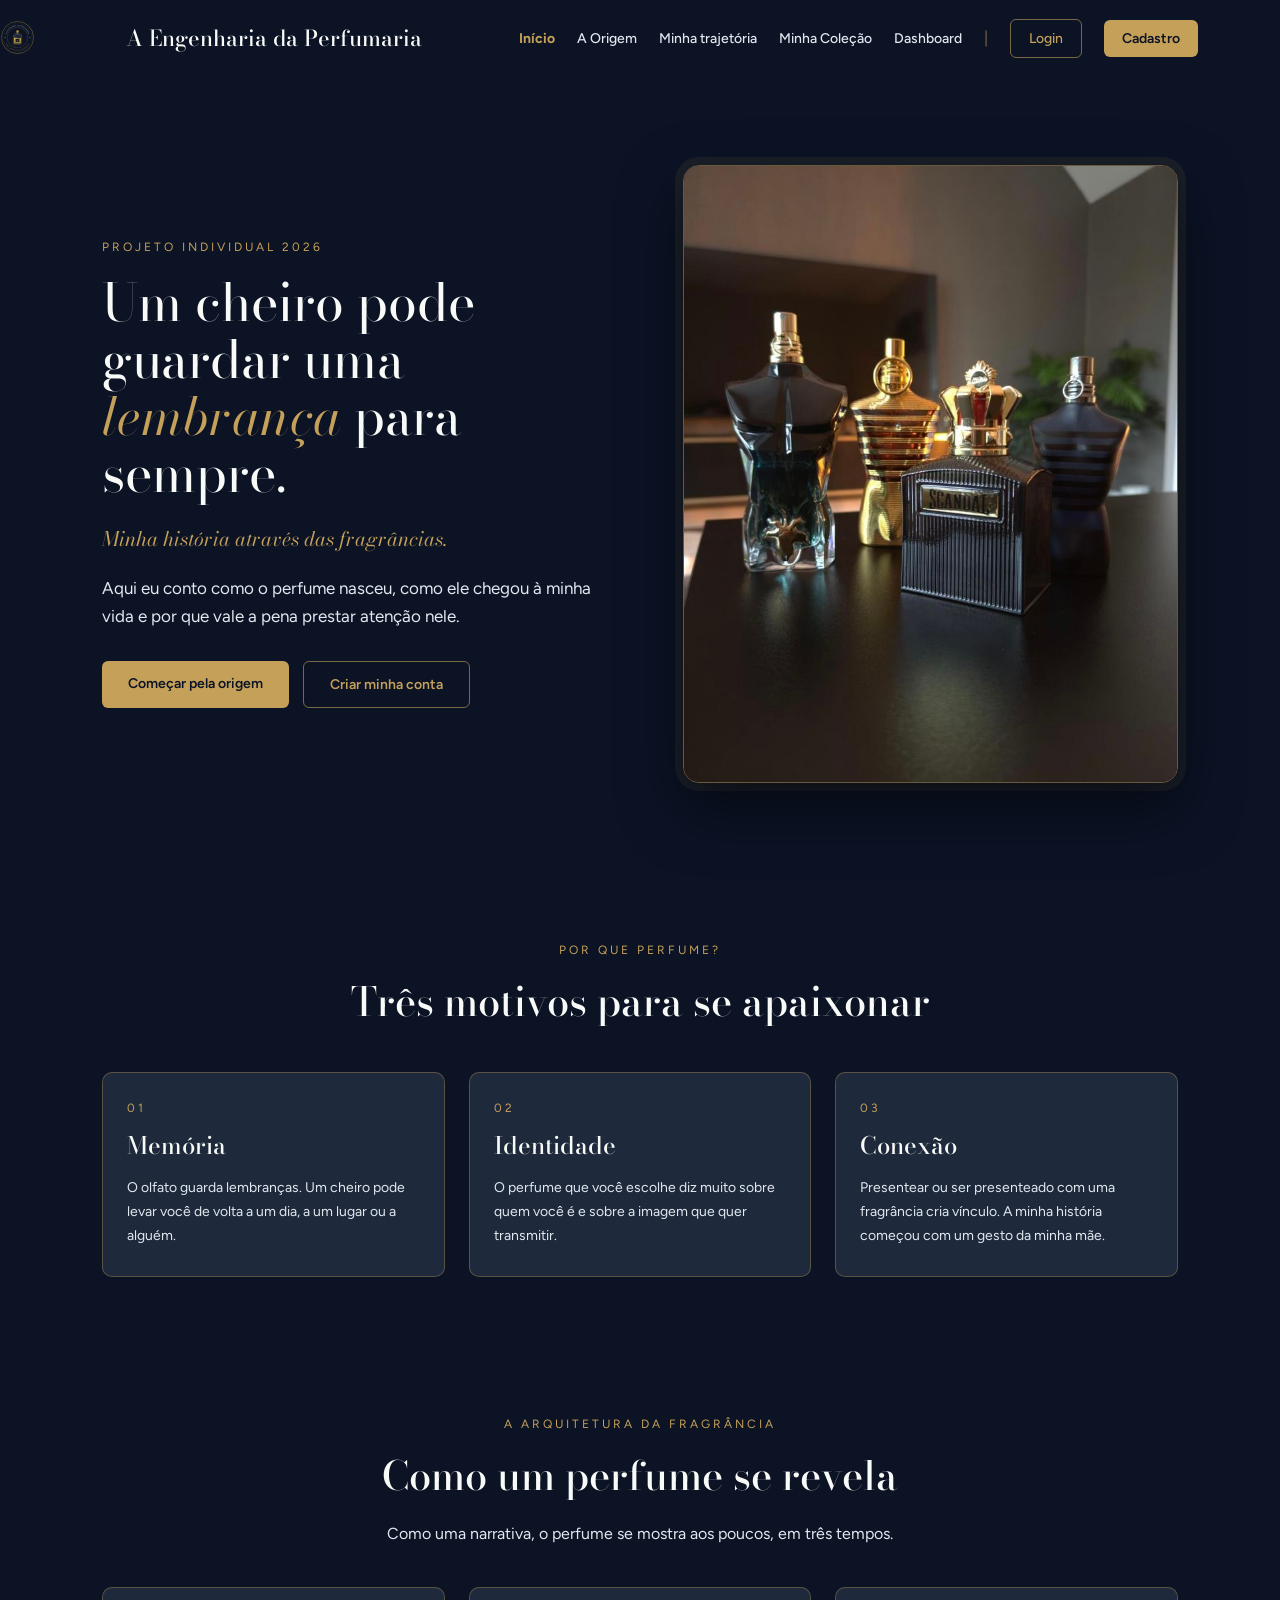
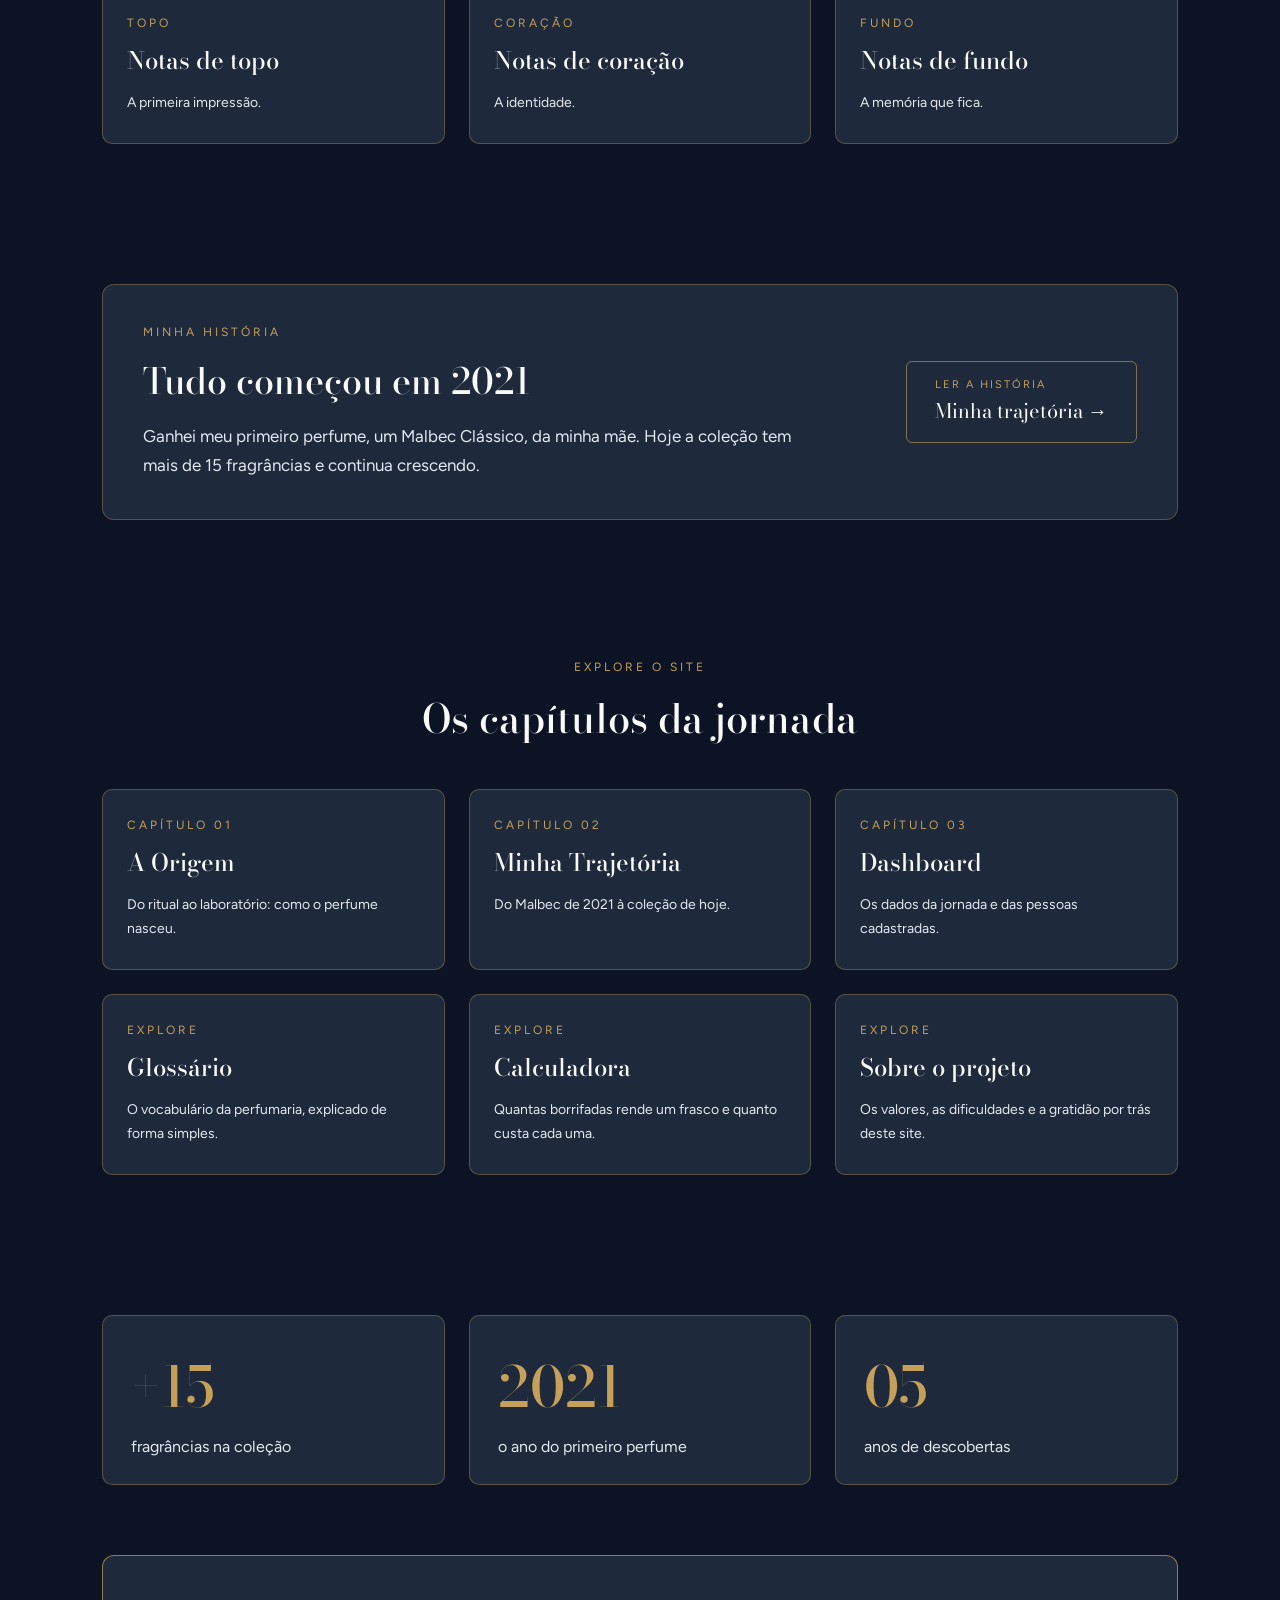
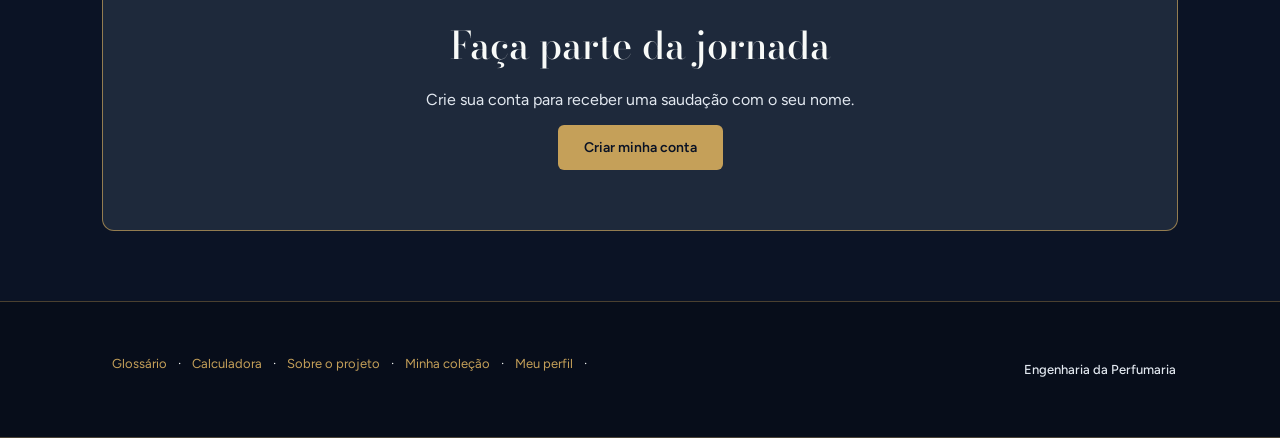
==== public/index.html @ ed8bf7de "adiciona borda dourada para combinar com a estética" ====
<!DOCTYPE html>
<html lang="pt-BR">
<head>
    <meta charset="UTF-8">
    <meta http-equiv="X-UA-Compatible" content="IE=edge">
    <meta name="viewport" content="width=device-width, initial-scale=1.0">

    <title>Início | A Engenharia da Perfumaria</title>

    <script src="./js/sessao.js"></script>

    <link rel="preconnect" href="https://fonts.googleapis.com">
    <link rel="preconnect" href="https://fonts.gstatic.com" crossorigin>
    <link href="https://fonts.googleapis.com/css2?family=Bodoni+Moda:ital,wght@0,500;1,400&family=Figtree:wght@400;500;600&display=swap" rel="stylesheet">
    <link rel="stylesheet" href="./css/index.css">
    <link rel="stylesheet" href="./css/extras.css">
    <link rel="icon" type="image/svg+xml" href="logo-selo.svg">
</head>

<body>
    <div class="header">
      <div class="logo">
        <img src="logo-selo.svg" alt="Logo A Engenharia da Perfumaria">
      <div class="container">
        <h1 class="titulo">A Engenharia da Perfumaria</h1>
        <ul class="navbar">
          <li class="agora">
            <a href="index.html">Início</a>
          </li>
          <li>
            <a href="origem.html">A Origem</a>
          </li>
          <li>
            <a href="trajetoria.html">Minha trajetória</a>
          </li>
           <li>
            <a href="colecao.html">Minha Coleção</a>
          </li>
          <li>
            <a href="dashboard.html">Dashboard</a>
          </li>
            <li class="separador">|</li>
          <li id="item-login">
            <a href="login.html" class="btn-login">Login</a>
          </li>
          <li id="item-cadastro">
            <a href="cadastro.html" class="btn-cadastro">Cadastro</a>
          </li>
        </ul>
      </div>
    </div>

  <main>

    <!-- Banner -->
    <div class="banner">
      <div class="hero">
        <div class="hero-texto">
          <span class="capitulo">Projeto Individual 2026</span>
          <p class="frase-banner">Um cheiro pode guardar uma <span>lembrança</span> para sempre.</p>
          <p class="frase-destaque">Minha história através das fragrâncias.</p>
          <p class="descricao">Aqui eu conto como o perfume nasceu, como ele chegou à minha vida e por que vale a pena prestar atenção nele.</p>
          <div class="botoes-hero">
            <a href="origem.html" class="btn-principal">Começar pela origem</a>
            <a href="cadastro.html" class="btn-secundario">Criar minha conta</a>
          </div>
        </div>

                <div class="hero-foto">
          <img src="img/jean_paul.jpg" alt="perfumes">
        </div>
      </div>
    </div>

    <!-- Por que perfume? -->
    <section class="secao">
      <div class="titulo-secao">
        <span class="rotulo">Por que perfume?</span>
        <h2>Três motivos para se apaixonar</h2>
      </div>

      <div class="cartoes">
        <article class="cartao">
          <span class="rotulo">01</span>
          <h3>Memória</h3>
          <p>O olfato guarda lembranças. Um cheiro pode levar você de volta a um dia, a um lugar ou a alguém.</p>
        </article>
        <article class="cartao">
          <span class="rotulo">02</span>
          <h3>Identidade</h3>
          <p>O perfume que você escolhe diz muito sobre quem você é e sobre a imagem que quer transmitir.</p>
        </article>
        <article class="cartao">
          <span class="rotulo">03</span>
          <h3>Conexão</h3>
          <p>Presentear ou ser presenteado com uma fragrância cria vínculo. A minha história começou com um gesto da minha mãe.</p>
        </article>
      </div>
    </section>

    <!-- Pirâmide olfativa -->
    <section class="secao">
      <div class="titulo-secao">
        <span class="rotulo">A arquitetura da fragrância</span>
        <h2>Como um perfume se revela</h2>
        <p>Como uma narrativa, o perfume se mostra aos poucos, em três tempos.</p>
      </div>

      <div class="cartoes">
        <article class="cartao">
          <span class="rotulo">Topo</span>
          <h3>Notas de topo</h3>
          <p>A primeira impressão.</p>
        </article>
        <article class="cartao">
          <span class="rotulo">Coração</span>
          <h3>Notas de coração</h3>
          <p>A identidade.</p>
        </article>
        <article class="cartao">
          <span class="rotulo">Fundo</span>
          <h3>Notas de fundo</h3>
          <p>A memória que fica.</p>
        </article>
      </div>
    </section>

    <!-- Prévia da minha história -->
    <section class="secao">
      <div class="previa">
        <div class="previa-texto">
          <span class="rotulo">Minha história</span>
          <h2>Tudo começou em 2021</h2>
          <p>Ganhei meu primeiro perfume, um Malbec Clássico, da minha mãe. Hoje a coleção tem mais de 15 fragrâncias e continua crescendo.</p>
        </div>
        <a class="btn-capitulo" href="trajetoria.html">
          <small>Ler a história</small>
          Minha trajetória →
        </a>
      </div>
    </section>

    <!-- Capítulos do site -->
    <section class="secao">
      <div class="titulo-secao">
        <span class="rotulo">Explore o site</span>
        <h2>Os capítulos da jornada</h2>
      </div>

      <div class="cartoes">
        <a class="cartao" href="origem.html">
          <span class="rotulo">Capítulo 01</span>
          <h3>A Origem</h3>
          <p>Do ritual ao laboratório: como o perfume nasceu.</p>
        </a>
        <a class="cartao" href="trajetoria.html">
          <span class="rotulo">Capítulo 02</span>
          <h3>Minha Trajetória</h3>
          <p>Do Malbec de 2021 à coleção de hoje.</p>
        </a>
          <a class="cartao" href="dashboard.html">
          <span class="rotulo">Capítulo 03</span>
          <h3>Dashboard</h3>
          <p>Os dados da jornada e das pessoas cadastradas.</p>
        </a>
          <a class="cartao" href="glossario.html">
            <span class="rotulo">Explore</span>
            <h3>Glossário</h3>
            <p>O vocabulário da perfumaria, explicado de forma simples.</p>
          </a>
          <a class="cartao" href="calculadora.html">
            <span class="rotulo">Explore</span>
            <h3>Calculadora</h3>
            <p>Quantas borrifadas rende um frasco e quanto custa cada uma.</p>
          </a>
          <a class="cartao" href="sobre.html">
            <span class="rotulo">Explore</span>
            <h3>Sobre o projeto</h3>
            <p>Os valores, as dificuldades e a gratidão por trás deste site.</p>
          </a>
      </div>
    </section>

    <!-- Números e total de cadastros -->
    <section class="secao">
      <!-- Os números são desenhados pelo JavaScript (veja o script no final da página) -->
      <div class="estatisticas" id="numeros"></div>

      <!-- Fica escondido até a API responder -->
      <p class="total-cadastros" id="total-cadastros" hidden>
        Já são <strong id="total-numero">0</strong> pessoas nessa jornada.
      </p>
    </section>

    <!-- Convite final -->
    <section class="convite">
      <h2>Faça parte da jornada</h2>
      <p>Crie sua conta para receber uma saudação com o seu nome.</p>
      <a href="cadastro.html" class="btn-principal">Criar minha conta</a>
    </section>

  </main>

    <div class="footer">
      <div class="container">
        <p class="links-rodape">
          <a href="glossario.html">Glossário</a> ·
          <a href="calculadora.html">Calculadora</a> ·
          <a href="sobre.html">Sobre o projeto</a> ·
          <a href="colecao.html">Minha coleção</a> ·
          <a href="perfil.html">Meu perfil</a> ·
        </p>
        <h4>Engenharia da Perfumaria</h4>
      </div>
    </div>

    <script>
    // 1) Números da jornada
    let numeros = [
      { valor: '+15',   sufixo: '', texto: 'fragrâncias na coleção' },
      { valor: '2021', sufixo: '',  texto: 'o ano do primeiro perfume' },
      { valor: '05',   sufixo: '',  texto: 'anos de descobertas' }
    ];

    document.getElementById('numeros').innerHTML = numeros.map((item) => `
      <article class="estatistica">
        <strong>${item.valor}${item.sufixo ? `<span>${item.sufixo}</span>` : ''}</strong>
        <p>${item.texto}</p>
      </article>
    `).join('');

    // 2) Saudação: se a pessoa estiver logada, troca Login e Cadastro por "Olá, nome" e Sair
    // [confirmar] o nome da chave que o seu login salva no sessionStorage
    let nomeUsuario = sessionStorage.getItem('NOME_USUARIO');

    if (nomeUsuario) {
      let saudacao = document.createElement('li');
      saudacao.className = 'saudacao';
      saudacao.textContent = 'Olá, ';
      let nome = document.createElement('strong');
      nome.textContent = nomeUsuario;
      saudacao.appendChild(nome);

      let itemSair = document.createElement('li');
      let linkSair = document.createElement('a');
      linkSair.href = '#';
      linkSair.className = 'btn-login';
      linkSair.textContent = 'Sair';
      linkSair.addEventListener('click', (evento) => {
        evento.preventDefault();
        sessionStorage.clear();
        window.location.reload();
      });
      itemSair.appendChild(linkSair);

      document.getElementById('item-login').replaceWith(saudacao);
      document.getElementById('item-cadastro').replaceWith(itemSair);
    }

    // 3) Total de pessoas cadastradas (vem da API)
    let ROTA_TOTAL_USUARIOS = '/usuarios/total';

    if (ROTA_TOTAL_USUARIOS) {
      fetch(ROTA_TOTAL_USUARIOS)
        .then((resposta) => resposta.json())
        .then((dados) => {

          document.getElementById('total-numero').textContent = dados.total;
          document.getElementById('total-cadastros').hidden = false;
        })
        .catch((erro) => console.error('Erro ao buscar o total de cadastros:', erro));
    }

    </script>
</body>

</html>
---- public/css/index.css ----
/* index.css - página inicial */

/* RESET GLOBAL */

* {
    margin: 0;
    padding: 0;
    box-sizing: border-box;
}

html {
    scroll-behavior: smooth;
}

body {
    width: 100%;
    min-width: 320px;
    font-family: 'Figtree', sans-serif;
    background-color: #0B1325;
    color: #F8FAF8;
}

main {
    display: block;
    width: 100%;
}

img {
    max-width: 100%;
}

h1,
h2,
h3 {
    font-family: 'Bodoni Moda', serif;
    font-weight: 500;
}

/* CONTAINER */
.container {
    width: 100%;
    max-width: 1200px;
    margin: 0 auto;
    padding: 0 5%;
}

/* HEADER */
.header {
    width: 100%;
    background-color: #0B1325;
    border-bottom: 1px solid rgba(197, 160, 89, 0.35);
}

.header .container {
    height: 75px;
    display: flex;
    align-items: center;
    justify-content: space-between;
}

.logo {
    display: flex;
    align-items: center;
    gap: 8px;
}

.logo img {
    width: 35px;
    height: 35px;
    object-fit: contain;
}

.nome-logo {
    font-family: 'Bodoni Moda', serif;
    font-size: 20px;
    font-weight: 500;
    color: #F8FAF8;
    white-space: nowrap;
}

.nome-logo span {
    color: #C5A059;
    font-style: italic;
}

.titulo {
    font-family: 'Bodoni Moda', serif;
    font-size: 22px;
    font-weight: 500;
    color: #F8FAF8;
}

.navbar {
    list-style: none;
    display: flex;
    align-items: center;
    gap: 22px;
}

.navbar a {
    text-decoration: none;
    color: #E2E8F0;
    font-size: 14px;
    font-weight: 500;
}

.navbar a:hover {
    color: #C5A059;
}

.navbar .agora a {
    color: #C5A059;
    font-weight: 700;
}

.navbar .separador {
    color: rgba(197, 160, 89, 0.6);
}

.navbar .btn-login,
.navbar .btn-cadastro {
    padding: 10px 18px;
    border-radius: 6px;
}

.navbar .btn-login {
    color: #C5A059;
    border: 1px solid rgba(197, 160, 89, 0.6);
    background-color: transparent;
}

.navbar .btn-login:hover {
    background-color: #1E293B;
}

.navbar .btn-cadastro {
    color: #0B1325;
    font-weight: 600;
    background-color: #C5A059;
}

.navbar .btn-cadastro:hover {
    background-color: #D4AF37;
}

.navbar .saudacao {
    font-size: 14px;
    color: #E2E8F0;
}

.navbar .saudacao strong {
    color: #C5A059;
}

/* BANNER */
.banner {
    width: 100%;
}

.frase-banner {
    font-family: 'Bodoni Moda', serif;
    font-size: 52px;
    line-height: 1.1;
}

.frase-banner span {
    color: #C5A059;
    font-style: italic;
}

/* ELEMENTOS COMUNS DAS TELAS */
.capitulo,
.rotulo {
    font-size: 12px;
    letter-spacing: 3px;
    text-transform: uppercase;
    color: #C5A059;
}

.frase-destaque {
    font-family: 'Bodoni Moda', serif;
    font-style: italic;
    font-size: 20px;
    color: #C5A059;
}

.btn-capitulo {
    display: flex;
    flex-direction: column;
    gap: 4px;
    padding: 16px 28px;

    font-family: 'Bodoni Moda', serif;
    font-size: 20px;
    text-decoration: none;
    color: #F8FAF8;

    border: 1px solid rgba(197, 160, 89, 0.6);
    border-radius: 6px;
    transition: background-color 0.3s;
}

.btn-capitulo small {
    font-family: 'Figtree', sans-serif;
    font-size: 11px;
    letter-spacing: 2px;
    text-transform: uppercase;
    color: #C5A059;
}

.btn-capitulo:hover {
    background-color: #1E293B;
}

/* ABERTURA */
.hero {
    display: flex;
    align-items: center;
    justify-content: space-between;
    gap: 60px;
    padding: 90px 8%;
}

.hero-texto {
    max-width: 640px;
    display: flex;
    flex-direction: column;
    gap: 20px;
}

.descricao {
    font-size: 17px;
    line-height: 1.7;
    color: #E2E8F0;
}

.botoes-hero {
    display: flex;
    flex-wrap: wrap;
    gap: 14px;
    margin-top: 10px;
}

.btn-principal,
.btn-secundario {
    padding: 14px 26px;
    font-size: 14px;
    font-weight: 600;
    text-decoration: none;
    border-radius: 6px;
    transition: background-color 0.3s;
}

.btn-principal {
    color: #0B1325;
    background-color: #C5A059;
}

.btn-principal:hover {
    background-color: #D4AF37;
}

.btn-secundario {
    color: #C5A059;
    border: 1px solid rgba(197, 160, 89, 0.6);
}

.btn-secundario:hover {
    background-color: #1E293B;
}

/* FRASCO DA ABERTURA */
.hero-frasco {
    display: flex;
    flex-direction: column;
    align-items: center;
}

.frasco-tampa {
    width: 44px;
    height: 34px;
    background-color: #C5A059;
    border-radius: 5px 5px 2px 2px;
}

.frasco-gargalo {
    width: 24px;
    height: 16px;
    background-color: #8F7338;
}

.frasco-vidro {
    width: 140px;
    height: 170px;

    display: flex;
    flex-direction: column;
    justify-content: flex-end;
    overflow: hidden;

    background-color: #1E293B;
    border: 2px solid rgba(197, 160, 89, 0.7);
    border-radius: 20px;
}

.frasco-liquido {
    width: 100%;
    height: 68%;
    background-color: #C5A059;
}

/* SEÇÕES */
.secao {
    padding: 70px 8%;
    display: flex;
    flex-direction: column;
    gap: 40px;
}

.titulo-secao {
    max-width: 700px;
    margin: 0 auto;
    text-align: center;

    display: flex;
    flex-direction: column;
    gap: 14px;
}

.titulo-secao h2 {
    font-size: 40px;
}

.titulo-secao p {
    line-height: 1.7;
    color: #E2E8F0;
}

/* CARTÕES (pilares, pirâmide e capítulos) */
.cartoes {
    display: grid;
    grid-template-columns: repeat(3, 1fr);
    gap: 24px;
}

.cartao {
    display: flex;
    flex-direction: column;
    gap: 12px;
    padding: 28px 24px;

    text-decoration: none;
    color: #F8FAF8;

    background-color: #1E293B;
    border: 1px solid rgba(197, 160, 89, 0.35);
    border-radius: 10px;
    transition: border-color 0.3s;
}

.cartao h3 {
    font-size: 24px;
}

.cartao p {
    font-size: 14px;
    line-height: 1.7;
    color: #E2E8F0;
}

a.cartao:hover {
    border-color: #C5A059;
}

/* PRÉVIA DA HISTÓRIA */
.previa {
    display: flex;
    align-items: center;
    justify-content: space-between;
    gap: 40px;
    padding: 40px;

    background-color: #1E293B;
    border: 1px solid rgba(197, 160, 89, 0.35);
    border-radius: 12px;
}

.previa-texto {
    max-width: 680px;
    display: flex;
    flex-direction: column;
    gap: 14px;
}

.previa-texto h2 {
    font-size: 36px;
}

.previa-texto p {
    font-size: 17px;
    line-height: 1.7;
    color: #E2E8F0;
}

/* NÚMEROS */
.estatisticas {
    display: grid;
    grid-template-columns: repeat(3, 1fr);
    gap: 24px;
}

.estatistica {
    display: flex;
    flex-direction: column;
    gap: 8px;
    padding: 28px;

    background-color: #1E293B;
    border: 1px solid rgba(197, 160, 89, 0.35);
    border-radius: 10px;
}

.estatistica strong {
    font-family: 'Bodoni Moda', serif;
    font-size: 56px;
    font-weight: 500;
    color: #C5A059;
}

.estatistica strong span {
    font-size: 32px;
}

.estatistica p {
    color: #E2E8F0;
}

/* TOTAL DE CADASTROS (só aparece quando a API responde) */
.total-cadastros {
    text-align: center;
    font-size: 18px;
    color: #E2E8F0;
}

.total-cadastros strong {
    font-family: 'Bodoni Moda', serif;
    font-size: 32px;
    font-weight: 500;
    color: #C5A059;
}

/* CONVITE FINAL */
.convite {
    display: flex;
    flex-direction: column;
    align-items: center;
    gap: 16px;
    padding: 60px 8%;
    margin: 0 8% 70px;
    text-align: center;

    background-color: #1E293B;
    border: 1px solid rgba(197, 160, 89, 0.7);
    border-radius: 12px;
}

.convite h2 {
    font-size: 38px;
}

.convite p {
    color: #E2E8F0;
}


/* FOOTER */
.footer {
    width: 100%;
    padding: 30px 0;
    background-color: #070D1A;
    border-top: 1px solid rgba(197, 160, 89, 0.35);
}

.footer .container {
    text-align: center;
}

.footer h4 {
    font-size: 13px;
    font-weight: 500;
    color: #E2E8F0;
}

/* RESPONSIVO */
@media (max-width: 900px) {
    .header .container {
        height: auto;
        flex-direction: column;
        gap: 12px;
        padding: 14px 5%;
    }

    .navbar {
        flex-wrap: wrap;
        justify-content: center;
        gap: 14px;
    }

    .navbar .separador {
        display: none;
    }

    .hero {
        flex-direction: column;
        padding: 60px 8%;
    }

    .frase-banner {
        font-size: 40px;
    }

    .cartoes,
    .estatisticas {
        grid-template-columns: 1fr;
    }

    .previa {
        flex-direction: column;
        align-items: flex-start;
    }
}

@media (max-width: 500px) {
    .titulo {
        font-size: 18px;
    }

    .navbar a {
        font-size: 13px;
    }

    .navbar .btn-login,
    .navbar .btn-cadastro {
        padding: 8px 12px;
    }

    .frase-banner {
        font-size: 32px;
    }

    .titulo-secao h2,
    .previa-texto h2,
    .convite h2 {
        font-size: 30px;
    }

    .previa {
        padding: 24px;
    }
}

/* ===== FOTOS ===== */
.hero-foto {
    flex: 0 0 46%;
    max-width: 560px;
}

.hero-foto img {
    display: block;
    width: 100%;
    aspect-ratio: 4 / 5;
    object-fit: cover;
    border-radius: 16px;
    border: 1px solid rgba(197, 160, 89, 0.5);
    box-shadow: 0 24px 60px rgba(0, 0, 0, 0.55), 0 0 0 8px rgba(197, 160, 89, 0.08);
}

.foto-faixa {
    display: block;
    width: 100%;
    aspect-ratio: 3 / 1;
    object-fit: cover;
    border-radius: 16px;
    border: 1px solid rgba(197, 160, 89, 0.5);
    box-shadow: 0 24px 60px rgba(0, 0, 0, 0.45);
}

.galeria {
    display: grid;
    grid-template-columns: 2fr 1fr;
    grid-template-rows: 1fr 1fr;
    gap: 16px;
    height: 520px;
}

.galeria img {
    display: block;
    width: 100%;
    height: 100%;
    object-fit: cover;
    border-radius: 12px;
    border: 1px solid rgba(197, 160, 89, 0.35);
    transition: filter 0.3s;
}

.galeria img:hover {
    filter: brightness(1.12);
}

.galeria-grande {
    grid-row: 1 / 3;
}

@media (max-width: 900px) {
    .hero-foto {
        flex: none;
        width: 100%;
        max-width: 480px;
    }

    .galeria {
        grid-template-columns: 1fr;
        grid-template-rows: none;
        height: auto;
    }

    .galeria-grande {
        grid-row: auto;
    }

    .galeria img {
        height: auto;
        aspect-ratio: 4 / 3;
    }
}

@media (max-width: 500px) {
    .foto-faixa {
        aspect-ratio: 16 / 9;
    }
}
---- public/css/extras.css ----
/* extras.css - estilos compartilhados pelas páginas novas */

/* Faz o atributo hidden funcionar mesmo em elementos com display definido */
[hidden] {
    display: none !important;
}

.links-rodape {
    margin-bottom: 12px;
    font-size: 13px;
}

.links-rodape a {
    margin: 0 8px;
    color: #C5A059;
    text-decoration: none;
}

.links-rodape a:hover {
    color: #D4AF37;
}

.centro {
    text-align: center;
}

/* FORMULÁRIOS */
.formulario {
    display: grid;
    grid-template-columns: repeat(2, 1fr);
    gap: 16px;
    padding: 28px;

    background-color: #1E293B;
    border: 1px solid rgba(197, 160, 89, 0.35);
    border-radius: 12px;
}

.formulario label {
    display: flex;
    flex-direction: column;
    gap: 6px;
    font-size: 14px;
    color: #E2E8F0;
}

.formulario input,
.formulario select,
.formulario textarea {
    font: inherit;
    padding: 10px 12px;
    color: #F8FAF8;
    background-color: #0B1325;
    border: 1px solid rgba(197, 160, 89, 0.5);
    border-radius: 8px;
}

.formulario input:focus,
.formulario select:focus,
.formulario textarea:focus {
    outline: 2px solid #C5A059;
}

.formulario .largo {
    grid-column: 1 / -1;
}

.formulario button {
    font: inherit;
    font-weight: 600;
    padding: 12px;
    color: #0B1325;
    background-color: #C5A059;
    border: 0;
    border-radius: 8px;
    cursor: pointer;
}

.formulario button:hover {
    background-color: #D4AF37;
}

.formulario button:disabled {
    opacity: 0.6;
    cursor: wait;
}

.mensagem {
    font-size: 14px;
}

.mensagem.erro {
    color: #f2a7a7;
}

.mensagem.sucesso {
    color: #C5A059;
}

/* Botão de remover dentro de um cartão (área do administrador) */
.btn-remover {
    margin-top: auto;
    padding: 8px 12px;
    font: inherit;
    font-size: 13px;
    color: #f2a7a7;
    background-color: transparent;
    border: 1px solid rgba(242, 167, 167, 0.6);
    border-radius: 6px;
    cursor: pointer;
}

.btn-remover:hover {
    background-color: rgba(242, 167, 167, 0.12);
}

@media (max-width: 700px) {
    .formulario {
        grid-template-columns: 1fr;
    }
}
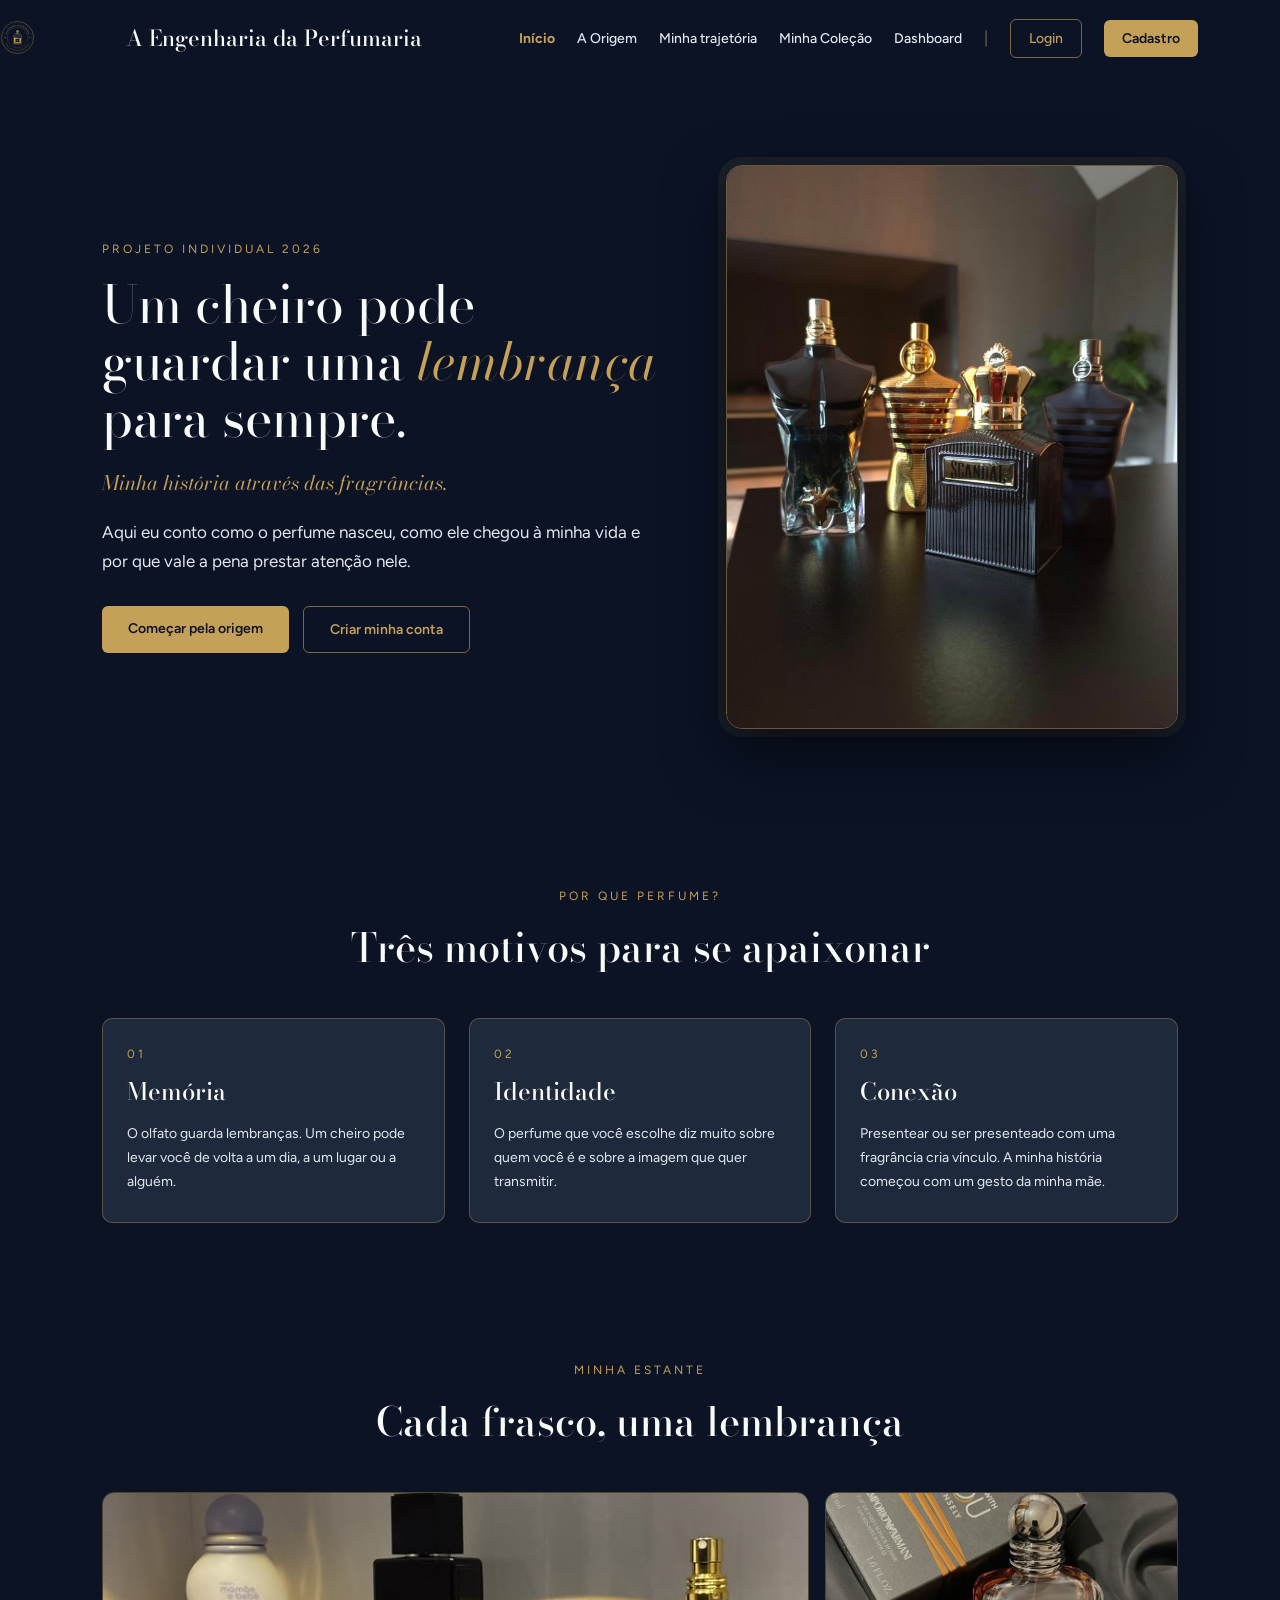
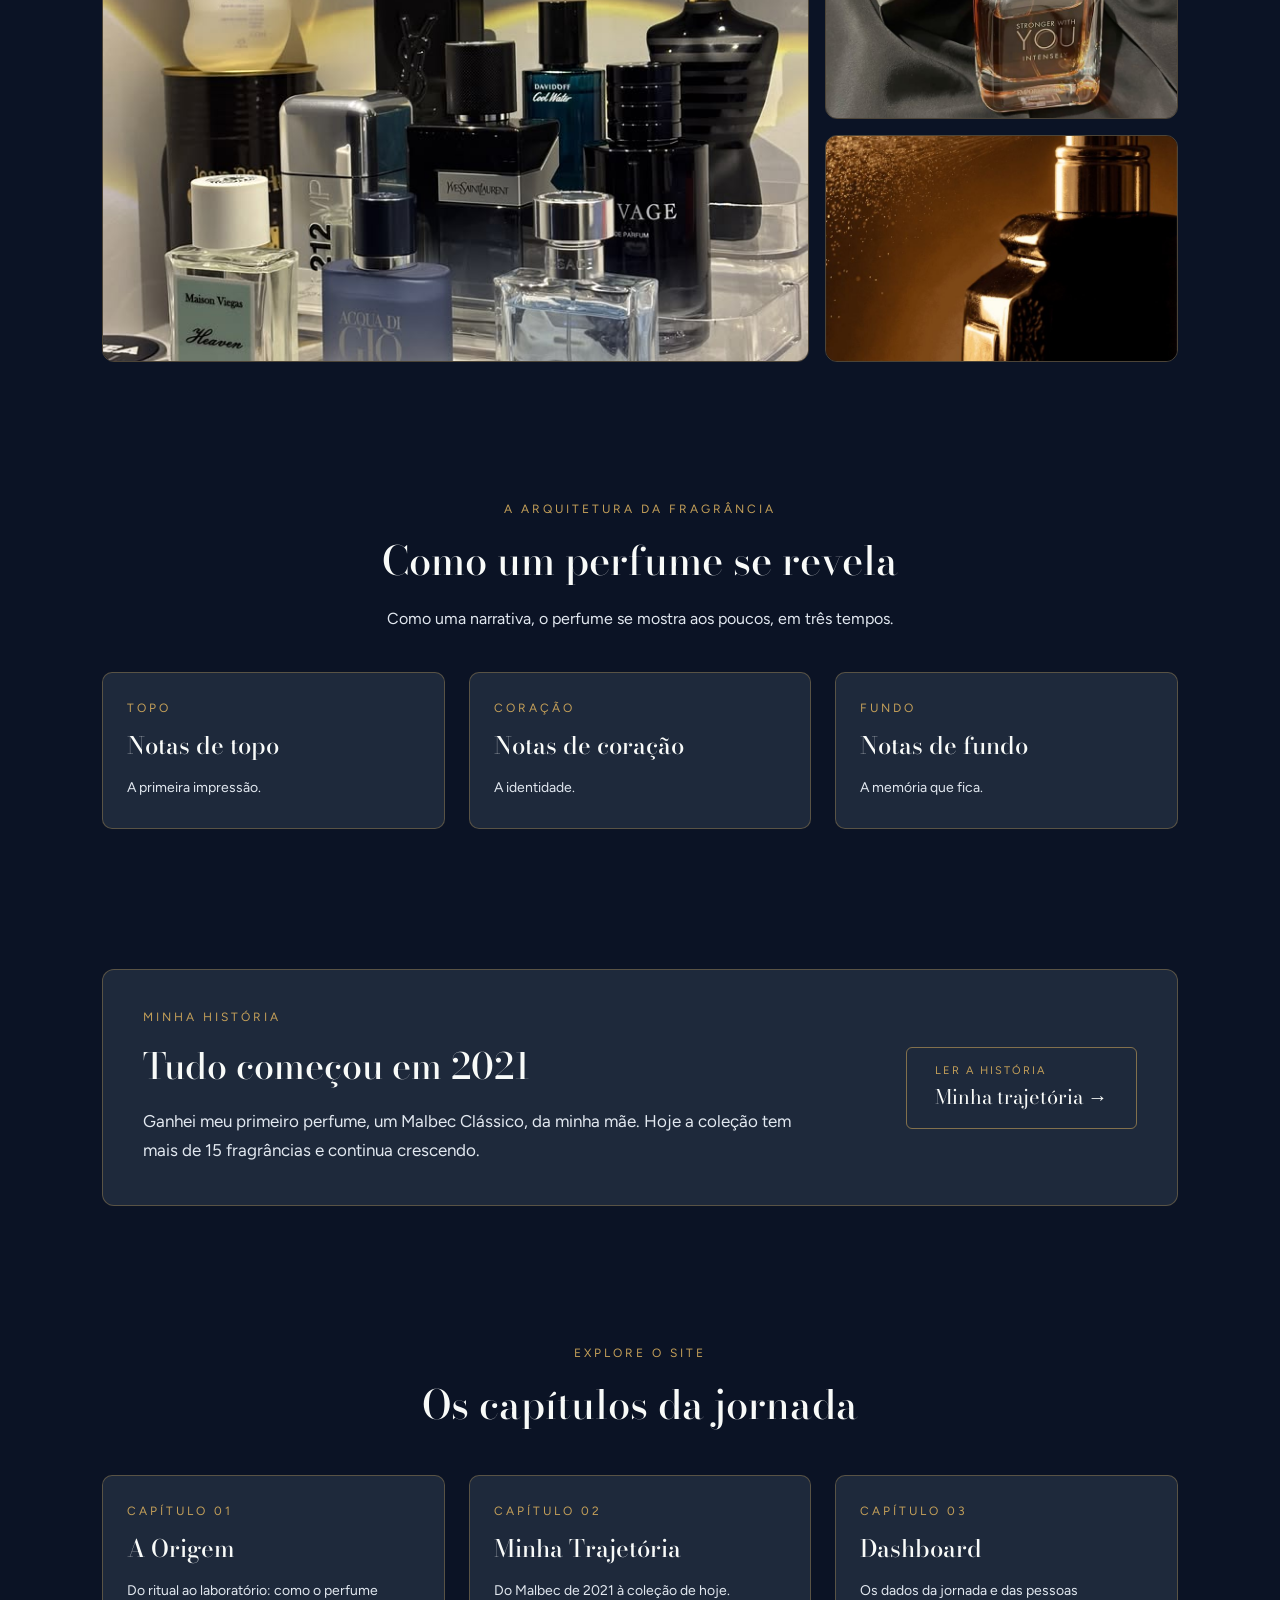
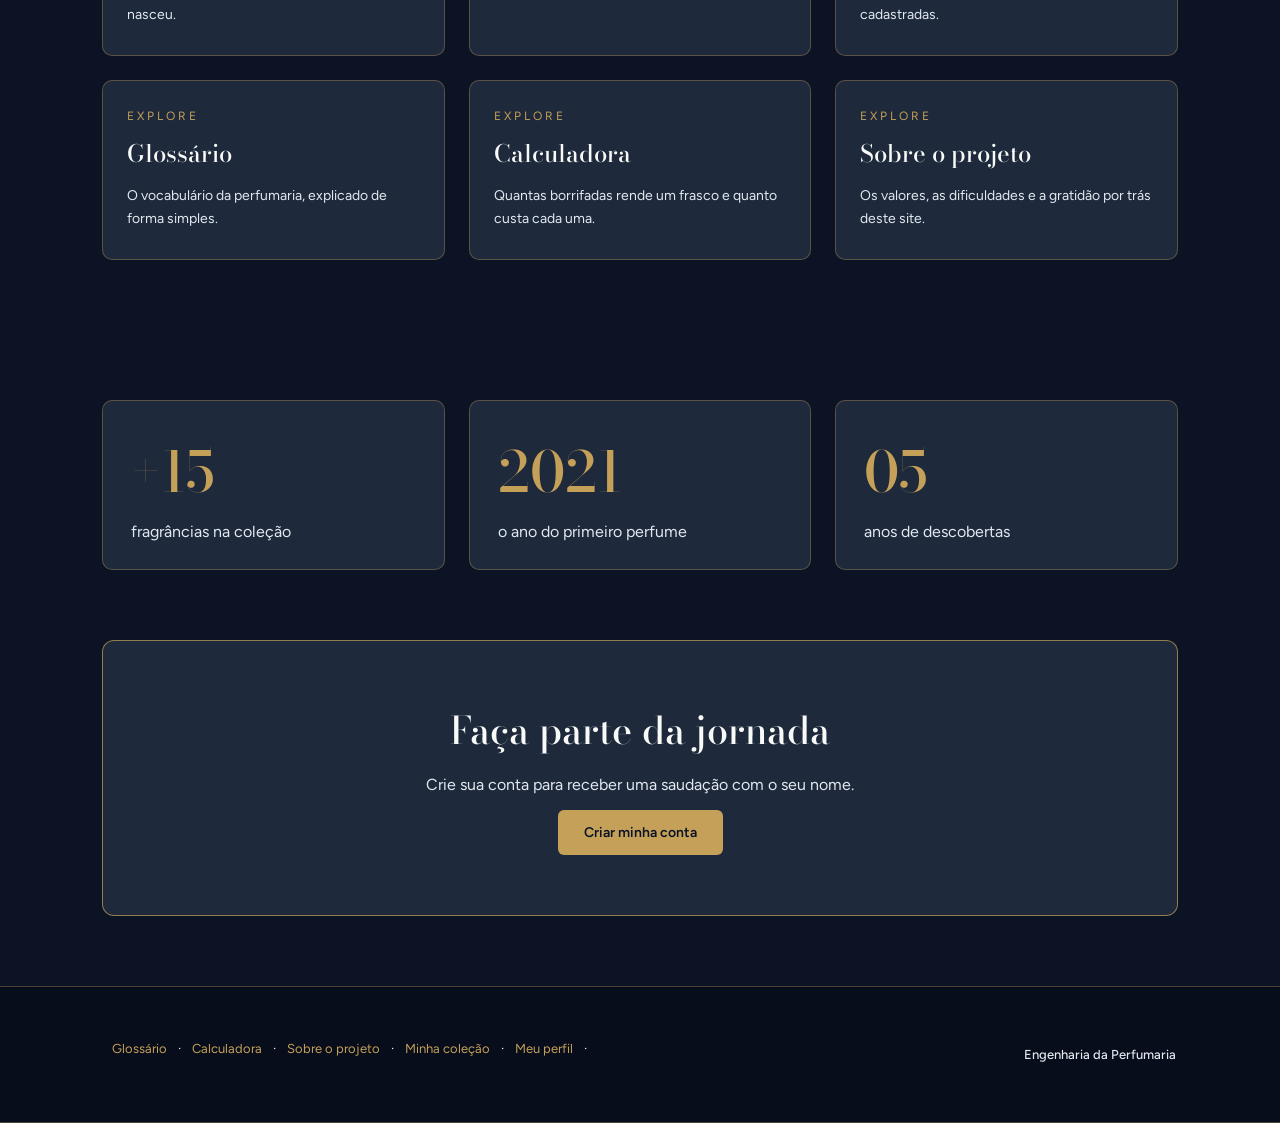
==== commit 81718a09: "adiciona fotos ao inicio" ====
--- a/public/index.html
+++ b/public/index.html
@@ -95,6 +95,20 @@
           <h3>Conexão</h3>
           <p>Presentear ou ser presenteado com uma fragrância cria vínculo. A minha história começou com um gesto da minha mãe.</p>
         </article>
+      </div>
+    </section>
+
+        <!-- Minha estante (galeria de fotos) -->
+    <section class="secao">
+      <div class="titulo-secao">
+        <span class="rotulo">Minha estante</span>
+        <h2>Cada frasco, uma lembrança</h2>
+      </div>
+
+      <div class="galeria">
+        <img src="img/estante.jpg" alt="Minha coleção de perfumes na estante" class="galeria-grande">
+        <img src="img/strongerWith.jpg" alt="Um dos perfumes da minha coleção">
+        <img src="img/jato.jpg" alt="Detalhe de um frasco de perfume">
       </div>
     </section>
 
--- a/public/css/index.css
+++ b/public/css/index.css
@@ -559,10 +559,11 @@
     }
 }
 
-/* ===== FOTOS ===== */
+/* ===== FOTOS E GALERIA (PROPORCIONAL AO ZOOM E SEM SOBREPOSIÇÃO) ===== */
+
 .hero-foto {
-    flex: 0 0 46%;
-    max-width: 560px;
+    flex: 0 0 42%;
+    max-width: 480px;
 }
 
 .hero-foto img {
@@ -585,18 +586,22 @@
     box-shadow: 0 24px 60px rgba(0, 0, 0, 0.45);
 }
 
+/* Galeria com 1 foto grande à esquerda e 2 menores empilhadas à direita */
 .galeria {
     display: grid;
-    grid-template-columns: 2fr 1fr;
-    grid-template-rows: 1fr 1fr;
+    grid-template-columns: 2fr 1fr; /* Esquerda tem o dobro da largura da direita */
+    grid-template-rows: 1fr 1fr;    /* Duas linhas iguais na direita */
     gap: 16px;
-    height: 520px;
+    width: 100%;
+    aspect-ratio: 16 / 7; /* Proporção fluida: acompanha o zoom sem nunca estourar a altura */
+    overflow: hidden;     /* Impede que qualquer imagem vaze para cima dos cards */
 }
 
 .galeria img {
     display: block;
     width: 100%;
     height: 100%;
+    min-height: 0;        /* Essencial no CSS Grid para a imagem não empurrar o container */
     object-fit: cover;
     border-radius: 12px;
     border: 1px solid rgba(197, 160, 89, 0.35);
@@ -607,29 +612,32 @@
     filter: brightness(1.12);
 }
 
+/* Faz a primeira foto ocupar as duas linhas da esquerda (ficando grande) */
 .galeria-grande {
+    grid-column: 1 / 2;
     grid-row: 1 / 3;
 }
 
+/* ===== RESPONSIVO ===== */
 @media (max-width: 900px) {
     .hero-foto {
         flex: none;
         width: 100%;
-        max-width: 480px;
+        max-width: 440px;
     }
 
     .galeria {
         grid-template-columns: 1fr;
-        grid-template-rows: none;
-        height: auto;
+        grid-template-rows: auto;
+        aspect-ratio: auto;
     }
 
     .galeria-grande {
+        grid-column: auto;
         grid-row: auto;
     }
 
     .galeria img {
-        height: auto;
         aspect-ratio: 4 / 3;
     }
 }
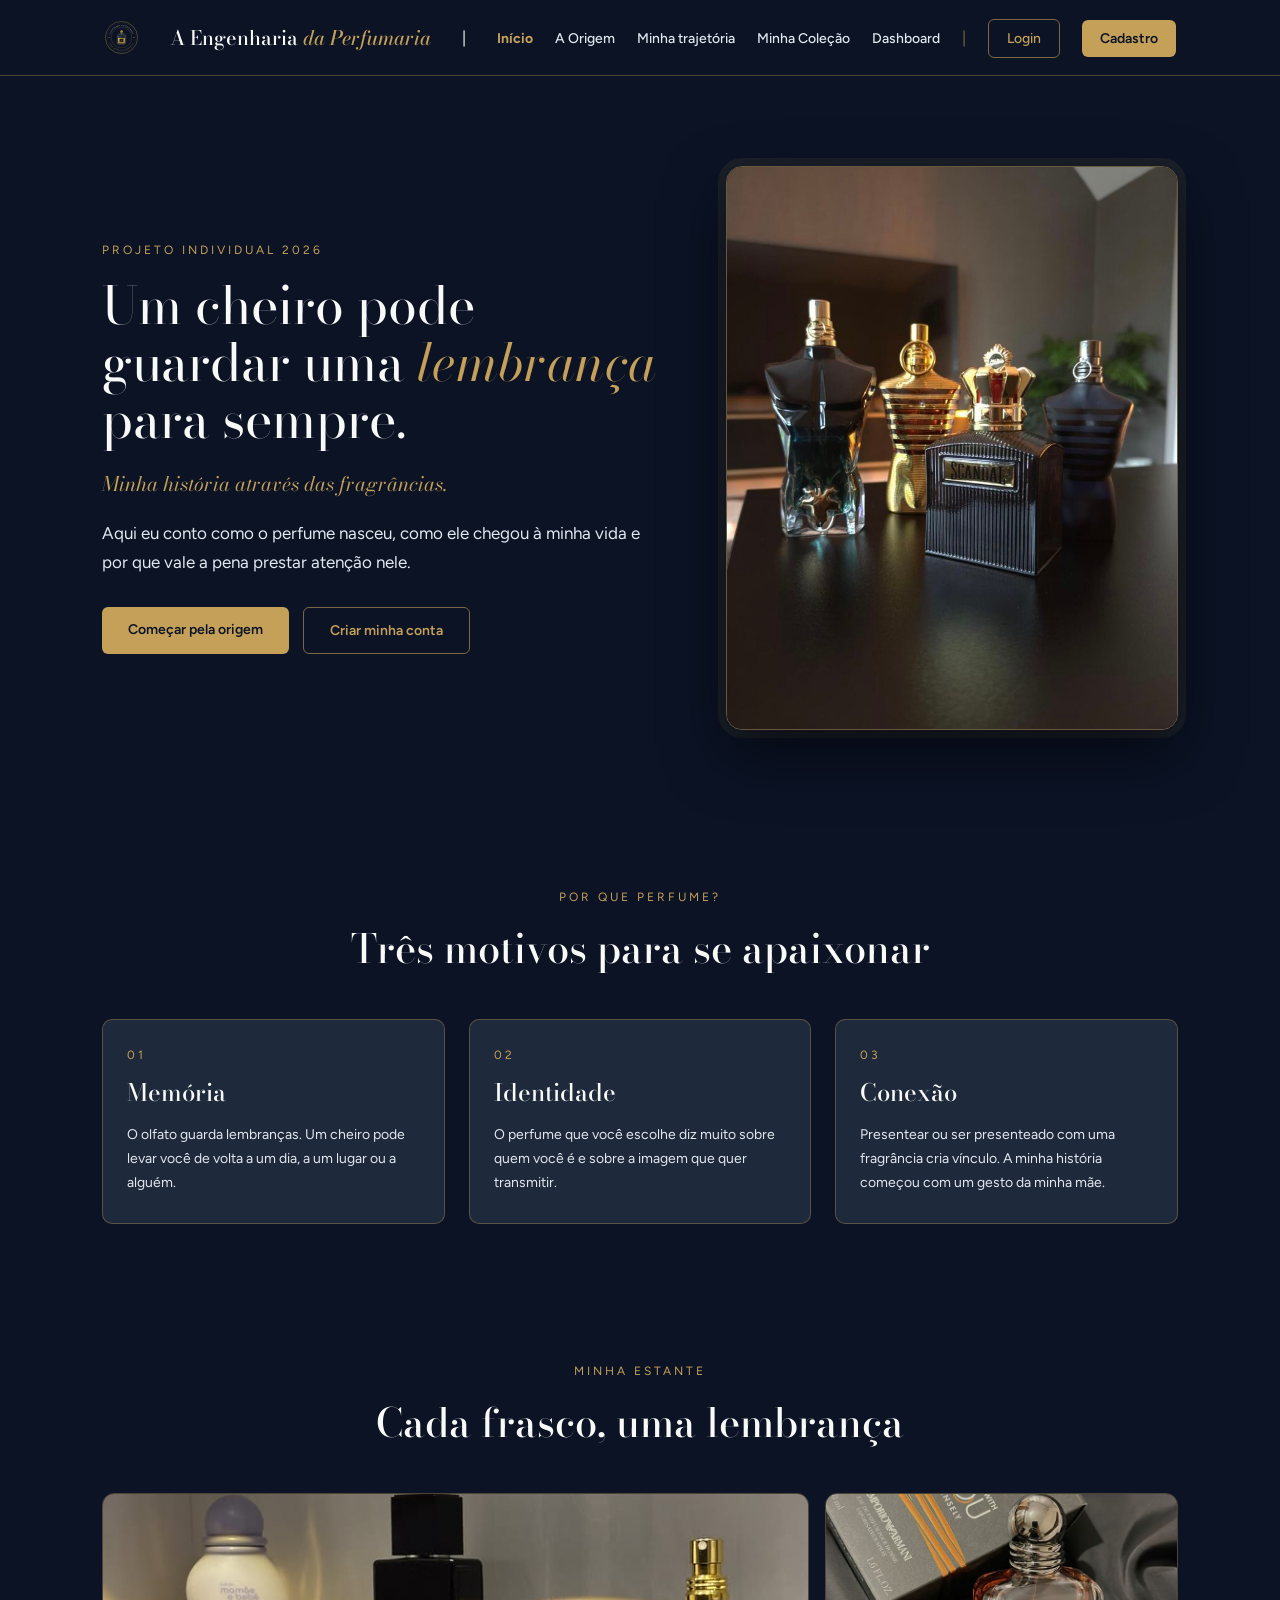
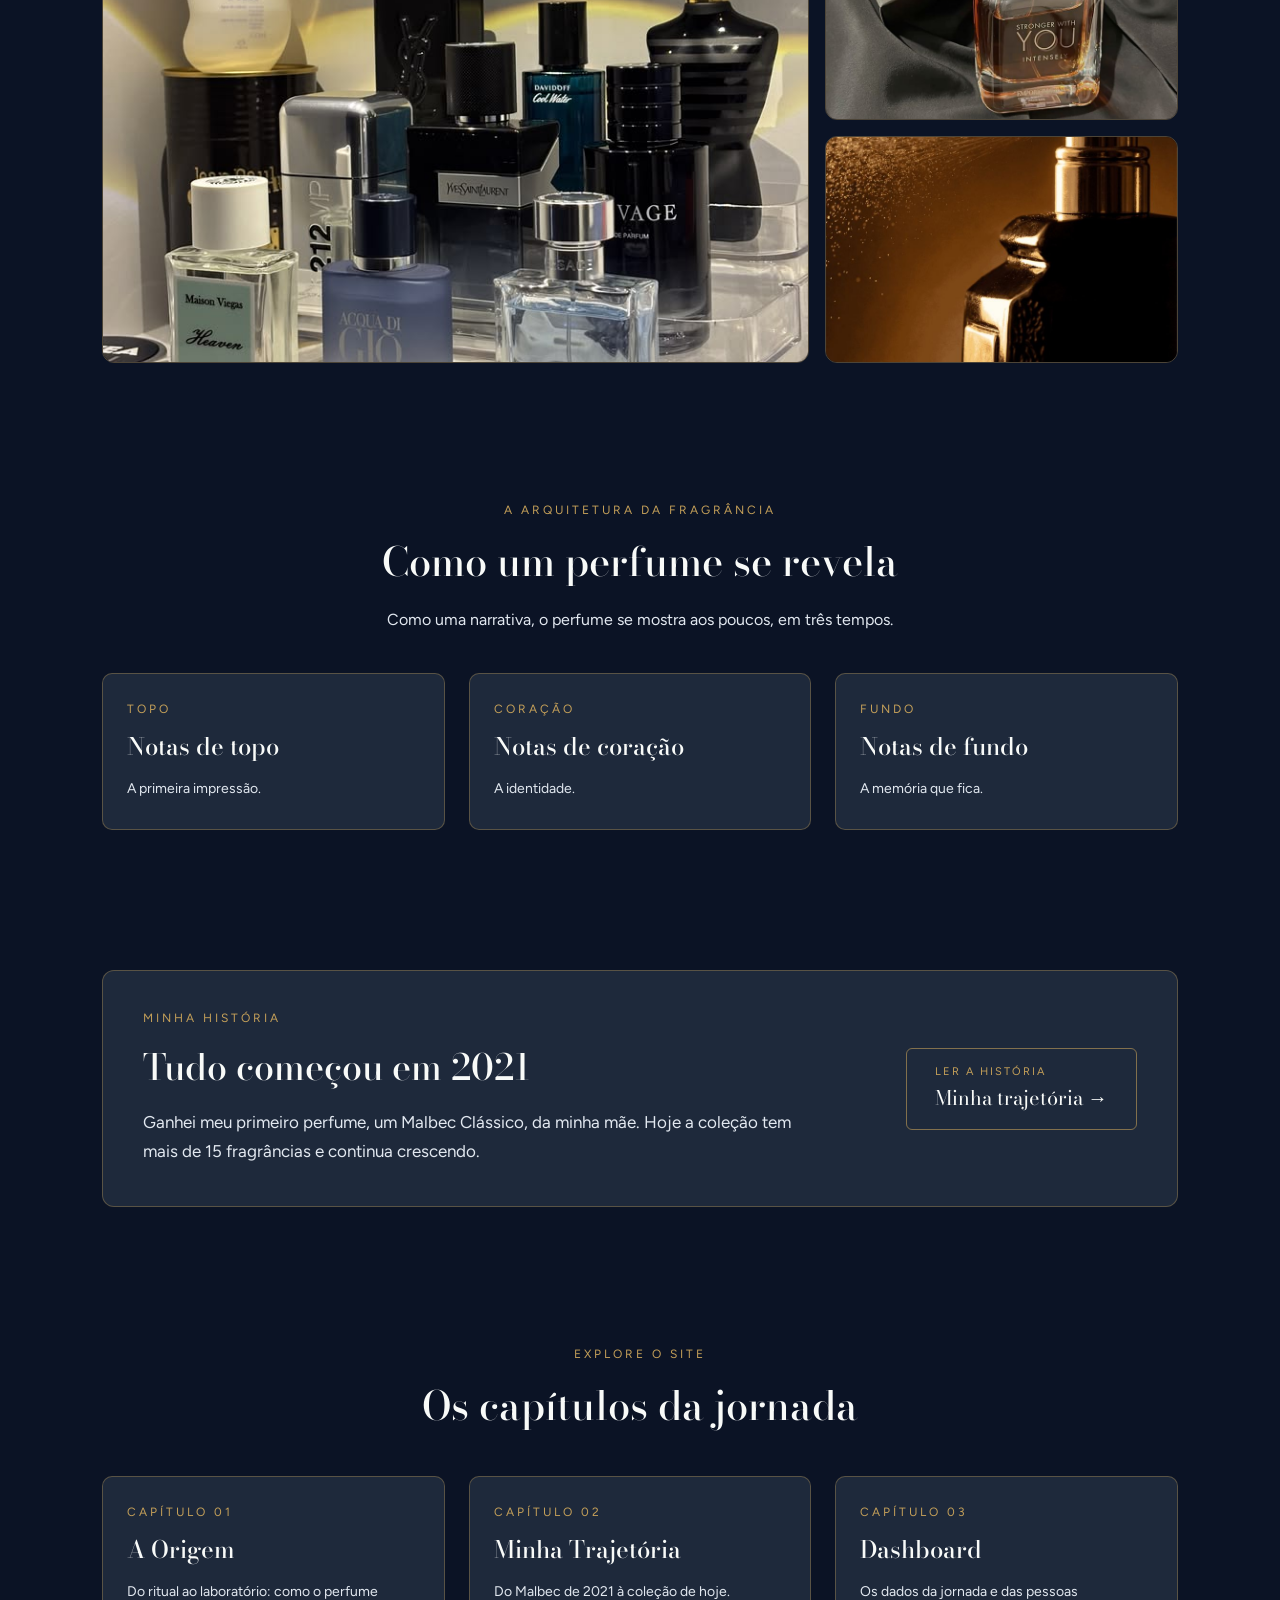
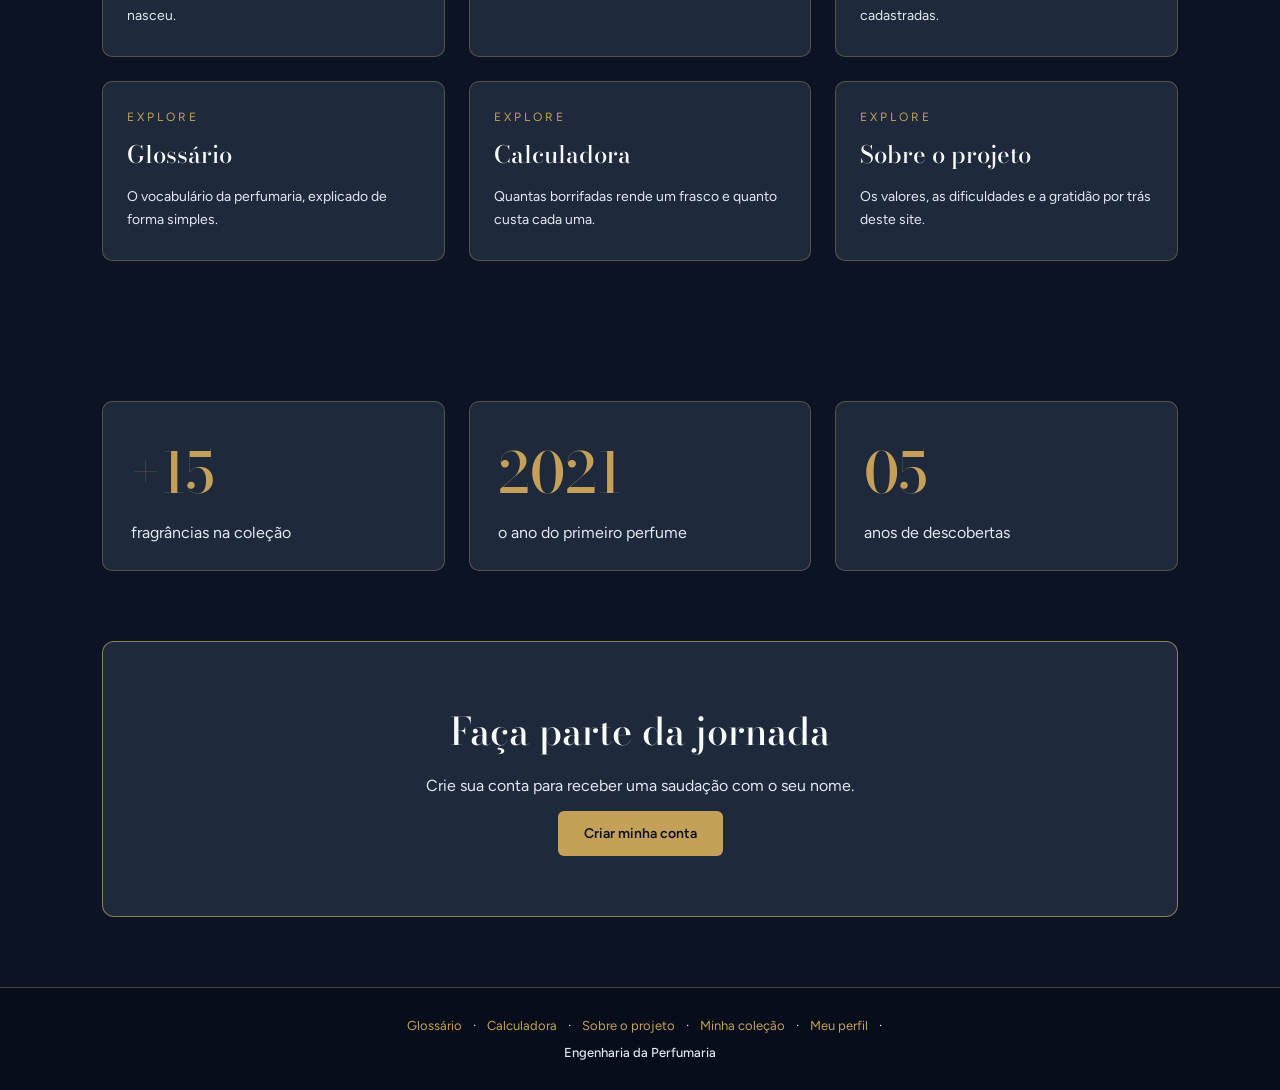
==== commit 79d915df: "corrige separação do header" ====
--- a/public/index.html
+++ b/public/index.html
@@ -19,10 +19,13 @@
 
 <body>
     <div class="header">
-      <div class="logo">
-        <img src="logo-selo.svg" alt="Logo A Engenharia da Perfumaria">
+
       <div class="container">
-        <h1 class="titulo">A Engenharia da Perfumaria</h1>
+        <div class="logo">
+          <img src="logo-selo.svg" alt="Logo A Engenharia da Perfumaria">
+        </div>
+      <span class="nome-logo">A Engenharia <span>da Perfumaria</span></span>
+          <li class="separador">|</li>
         <ul class="navbar">
           <li class="agora">
             <a href="index.html">Início</a>
--- a/public/css/index.css
+++ b/public/css/index.css
@@ -646,4 +646,8 @@
     .foto-faixa {
         aspect-ratio: 16 / 9;
     }
+}
+
+.separador {
+  list-style: none; /* Remove a bolinha do item de lista */
 }
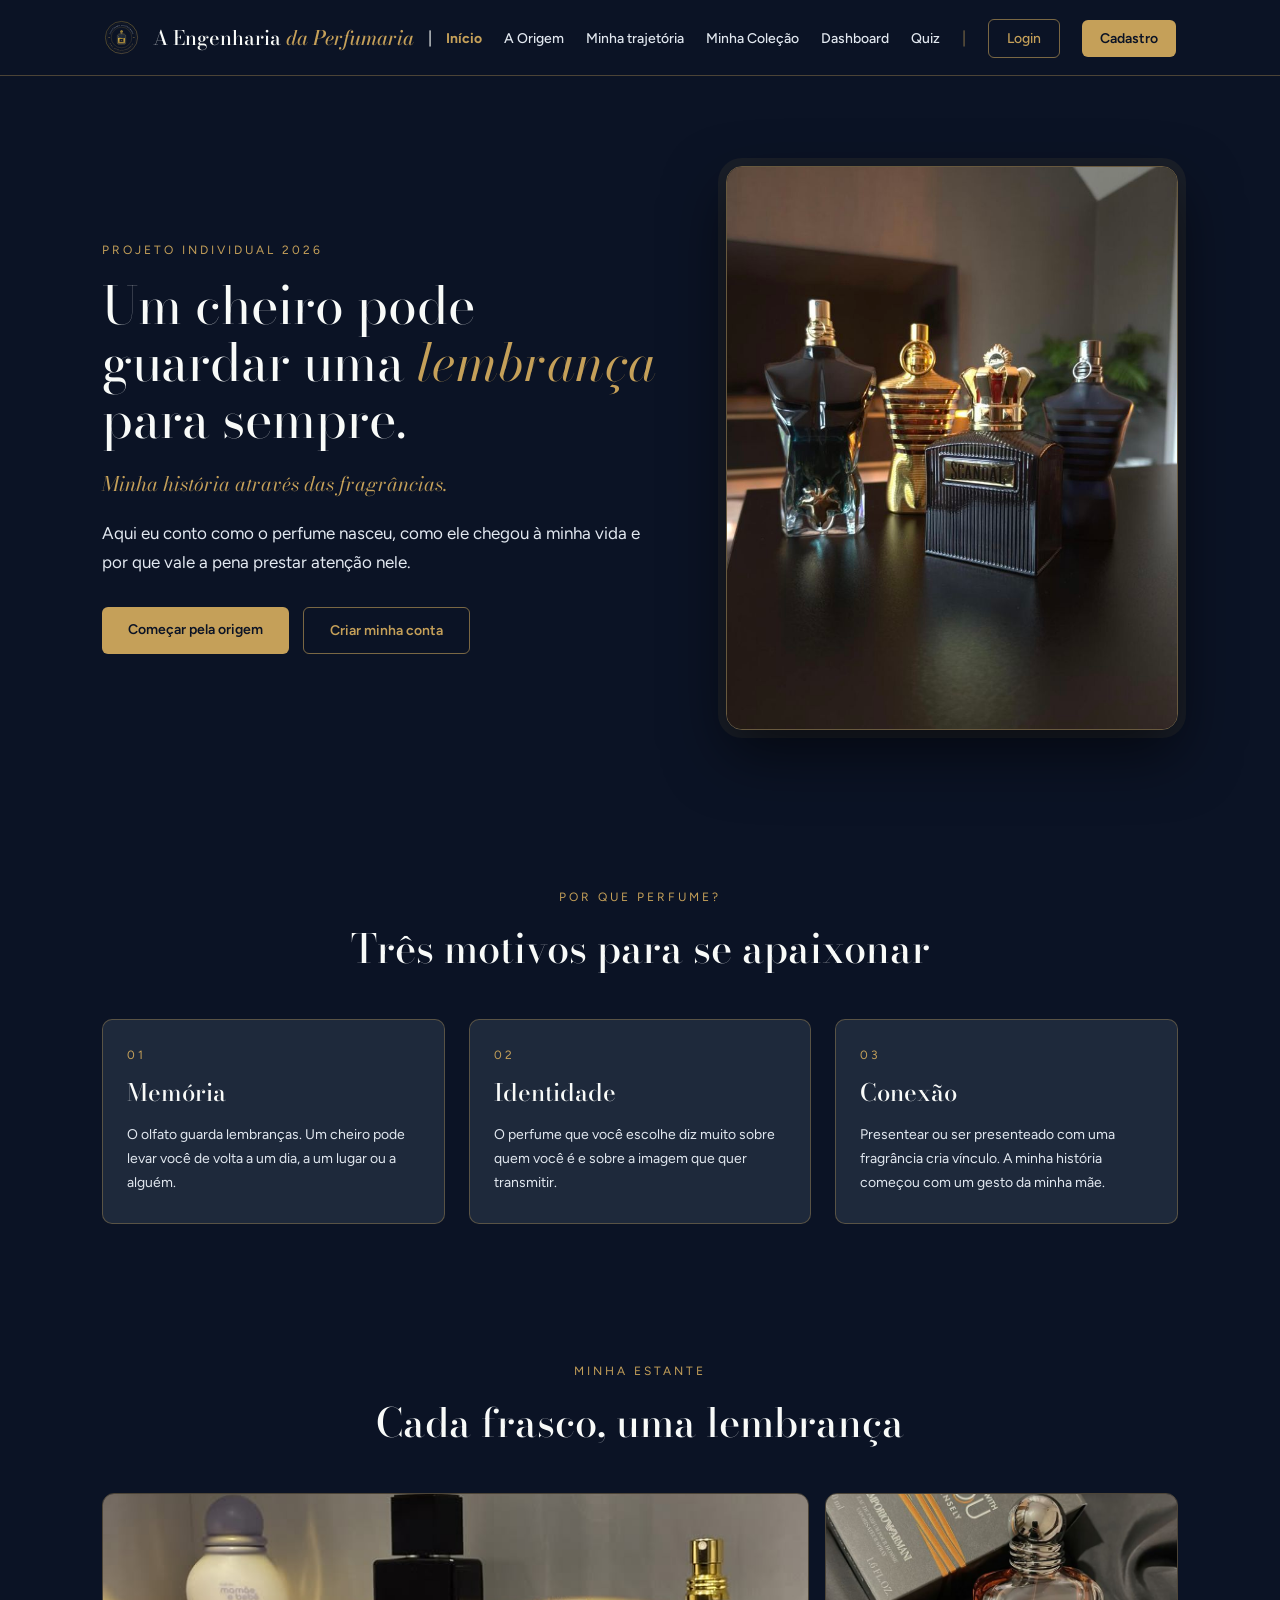
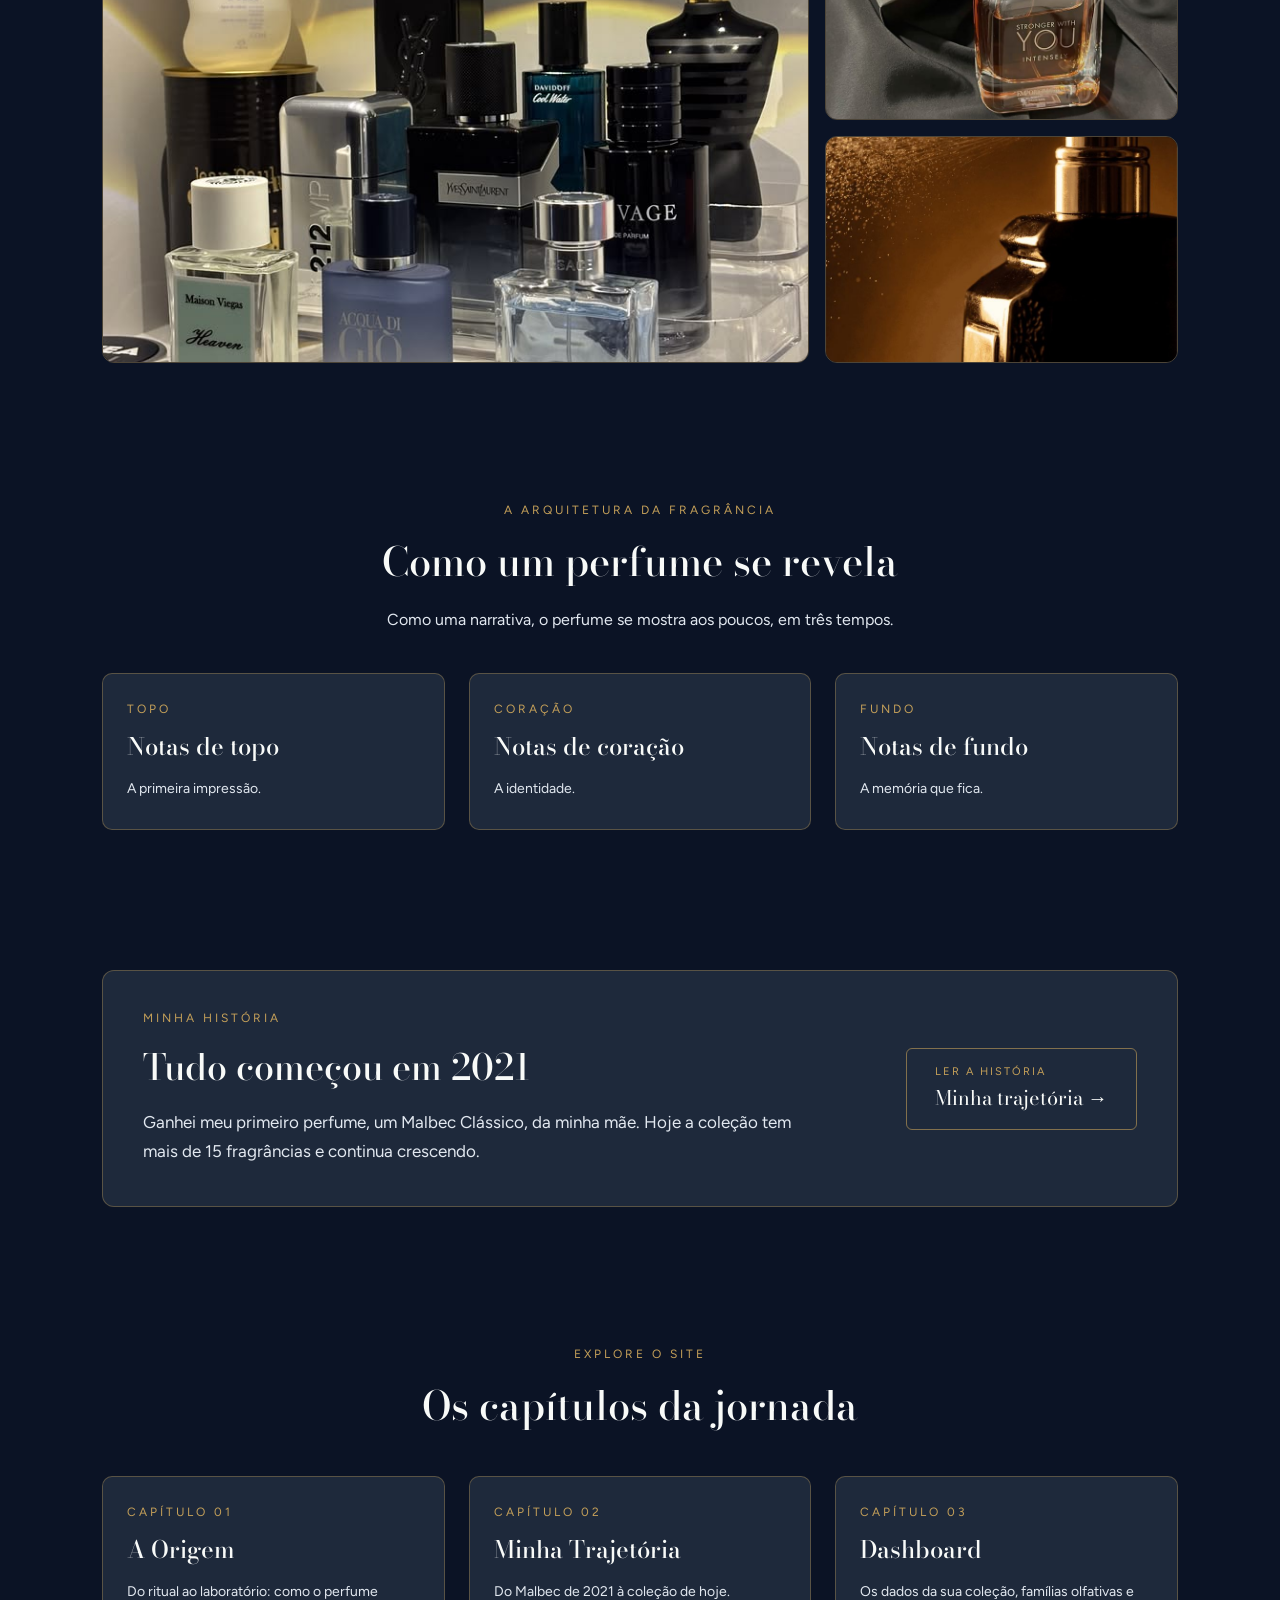
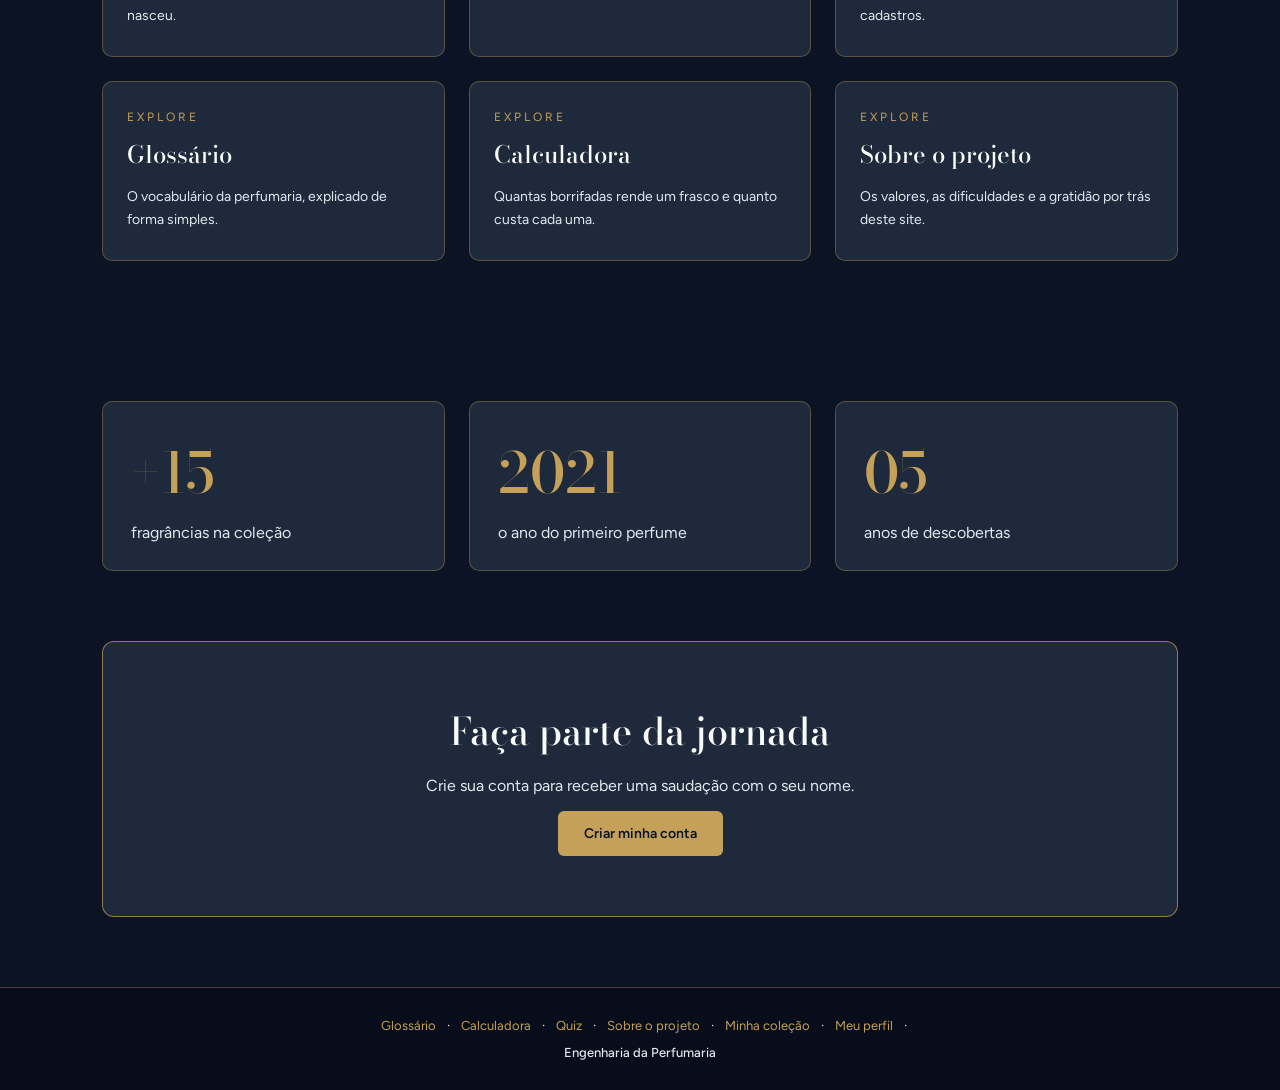
==== commit 824b4711: "altera dashboard e adiciona quiz" ====
--- a/public/index.html
+++ b/public/index.html
@@ -15,7 +15,11 @@
     <link rel="stylesheet" href="./css/index.css">
     <link rel="stylesheet" href="./css/extras.css">
     <link rel="icon" type="image/svg+xml" href="logo-selo.svg">
+    <link rel="stylesheet" href="css/transicao.css">
+<script src="js/transicao.js" defer></script>
 </head>
+
+<script src="./js/visitante.js"></script>
 
 <body>
     <div class="header">
@@ -41,6 +45,9 @@
           </li>
           <li>
             <a href="dashboard.html">Dashboard</a>
+          </li>
+          <li>
+            <a href="quiz.html">Quiz</a>
           </li>
             <li class="separador">|</li>
           <li id="item-login">
@@ -65,8 +72,7 @@
           <p class="descricao">Aqui eu conto como o perfume nasceu, como ele chegou à minha vida e por que vale a pena prestar atenção nele.</p>
           <div class="botoes-hero">
             <a href="origem.html" class="btn-principal">Começar pela origem</a>
-            <a href="cadastro.html" class="btn-secundario">Criar minha conta</a>
-          </div>
+        <a href="cadastro.html" class="btn-secundario so-visitante">Criar minha conta</a>          </div>
         </div>
 
                 <div class="hero-foto">
@@ -178,7 +184,7 @@
           <a class="cartao" href="dashboard.html">
           <span class="rotulo">Capítulo 03</span>
           <h3>Dashboard</h3>
-          <p>Os dados da jornada e das pessoas cadastradas.</p>
+          <p>Os dados da sua coleção, famílias olfativas e cadastros.</p>
         </a>
           <a class="cartao" href="glossario.html">
             <span class="rotulo">Explore</span>
@@ -210,8 +216,8 @@
     </section>
 
     <!-- Convite final -->
-    <section class="convite">
-      <h2>Faça parte da jornada</h2>
+    <section class="convite so-visitante">     
+       <h2>Faça parte da jornada</h2>
       <p>Crie sua conta para receber uma saudação com o seu nome.</p>
       <a href="cadastro.html" class="btn-principal">Criar minha conta</a>
     </section>
@@ -223,6 +229,7 @@
         <p class="links-rodape">
           <a href="glossario.html">Glossário</a> ·
           <a href="calculadora.html">Calculadora</a> ·
+          <a href="quiz.html">Quiz</a> ·
           <a href="sobre.html">Sobre o projeto</a> ·
           <a href="colecao.html">Minha coleção</a> ·
           <a href="perfil.html">Meu perfil</a> ·
@@ -272,6 +279,13 @@
 
       document.getElementById('item-login').replaceWith(saudacao);
       document.getElementById('item-cadastro').replaceWith(itemSair);
+    
+    // esconde o que é só para visitante quando a pessoa está logada
+if (sessionStorage.getItem('NOME_USUARIO')) {
+  document.querySelectorAll('.so-visitante').forEach((elemento) => {
+    elemento.style.display = 'none';
+  });
+}
     }
 
     // 3) Total de pessoas cadastradas (vem da API)
--- a/public/css/extras.css
+++ b/public/css/extras.css
@@ -118,4 +118,8 @@
     .formulario {
         grid-template-columns: 1fr;
     }
-}+}
+
+.retrato { display: flex; flex-direction: column; align-items: center; gap: 10px; margin: 0 auto 32px; }
+.retrato img { width: 220px; height: 220px; object-fit: cover; object-position: center top; border-radius: 50%; border: 3px solid #C5A059; box-shadow: 0 0 0 6px rgba(197, 160, 89, 0.18); }
+.retrato figcaption { font-family: 'Bodoni Moda', serif; font-size: 18px; color: #C5A059; }
--- a/public/css/transicao.css
+++ b/public/css/transicao.css
@@ -0,0 +1,28 @@
+/* transicao.css - transição suave entre as páginas (sem corte seco) */
+
+/* Evita o "flash" branco entre uma página e outra */
+html {
+  background-color: #0B1325;
+}
+
+/* Ao abrir a página: aparece aos poucos */
+body {
+  animation: entrar-pagina 1.00s ease both;
+}
+
+/* Ao clicar em um link: a página some aos poucos antes de trocar */
+body.saindo {
+  opacity: 0;
+  transition: opacity 0.3s ease; /* mesmo tempo da constante TEMPO em transicao.js */
+}
+
+@keyframes entrar-pagina {
+  from { opacity: 0; }
+  to   { opacity: 1; }
+}
+
+/* Respeita quem desativou animações no sistema */
+@media (prefers-reduced-motion: reduce) {
+  body { animation: none; }
+  body.saindo { transition: none; opacity: 1; }
+}
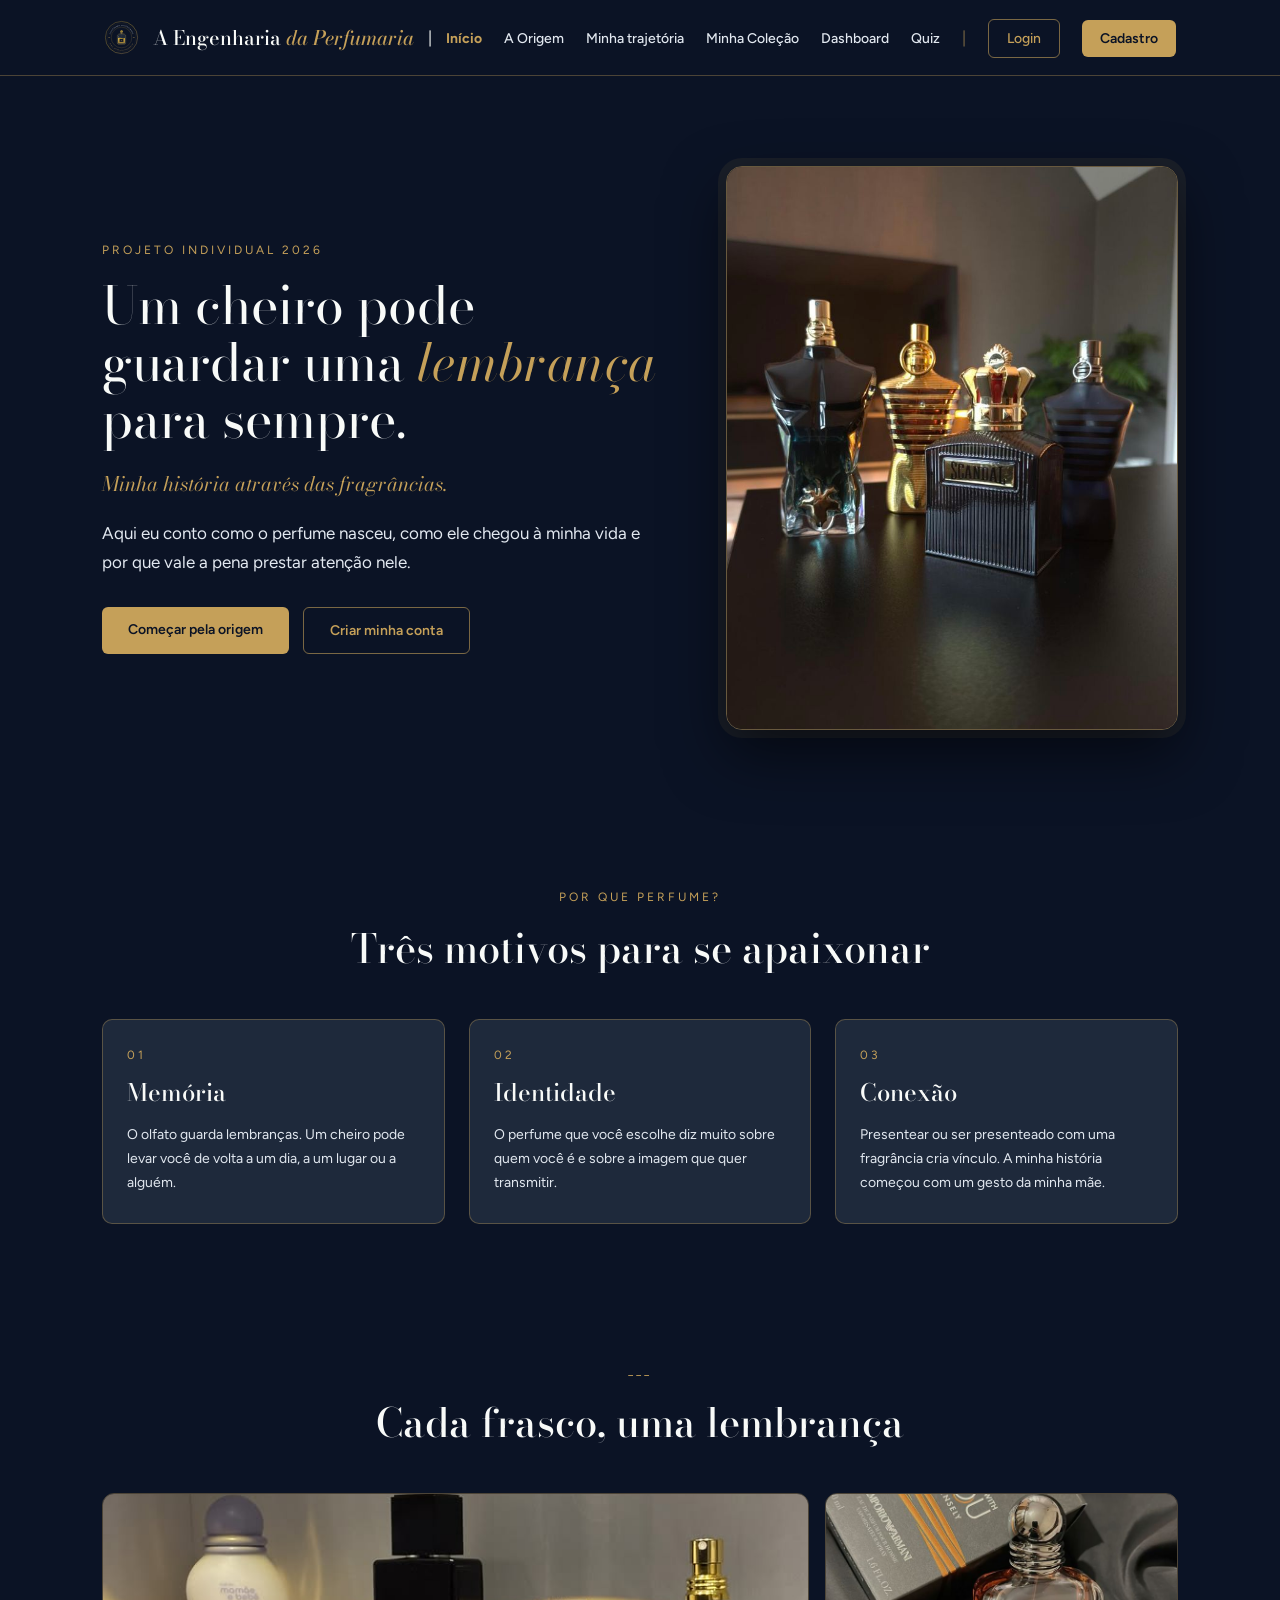
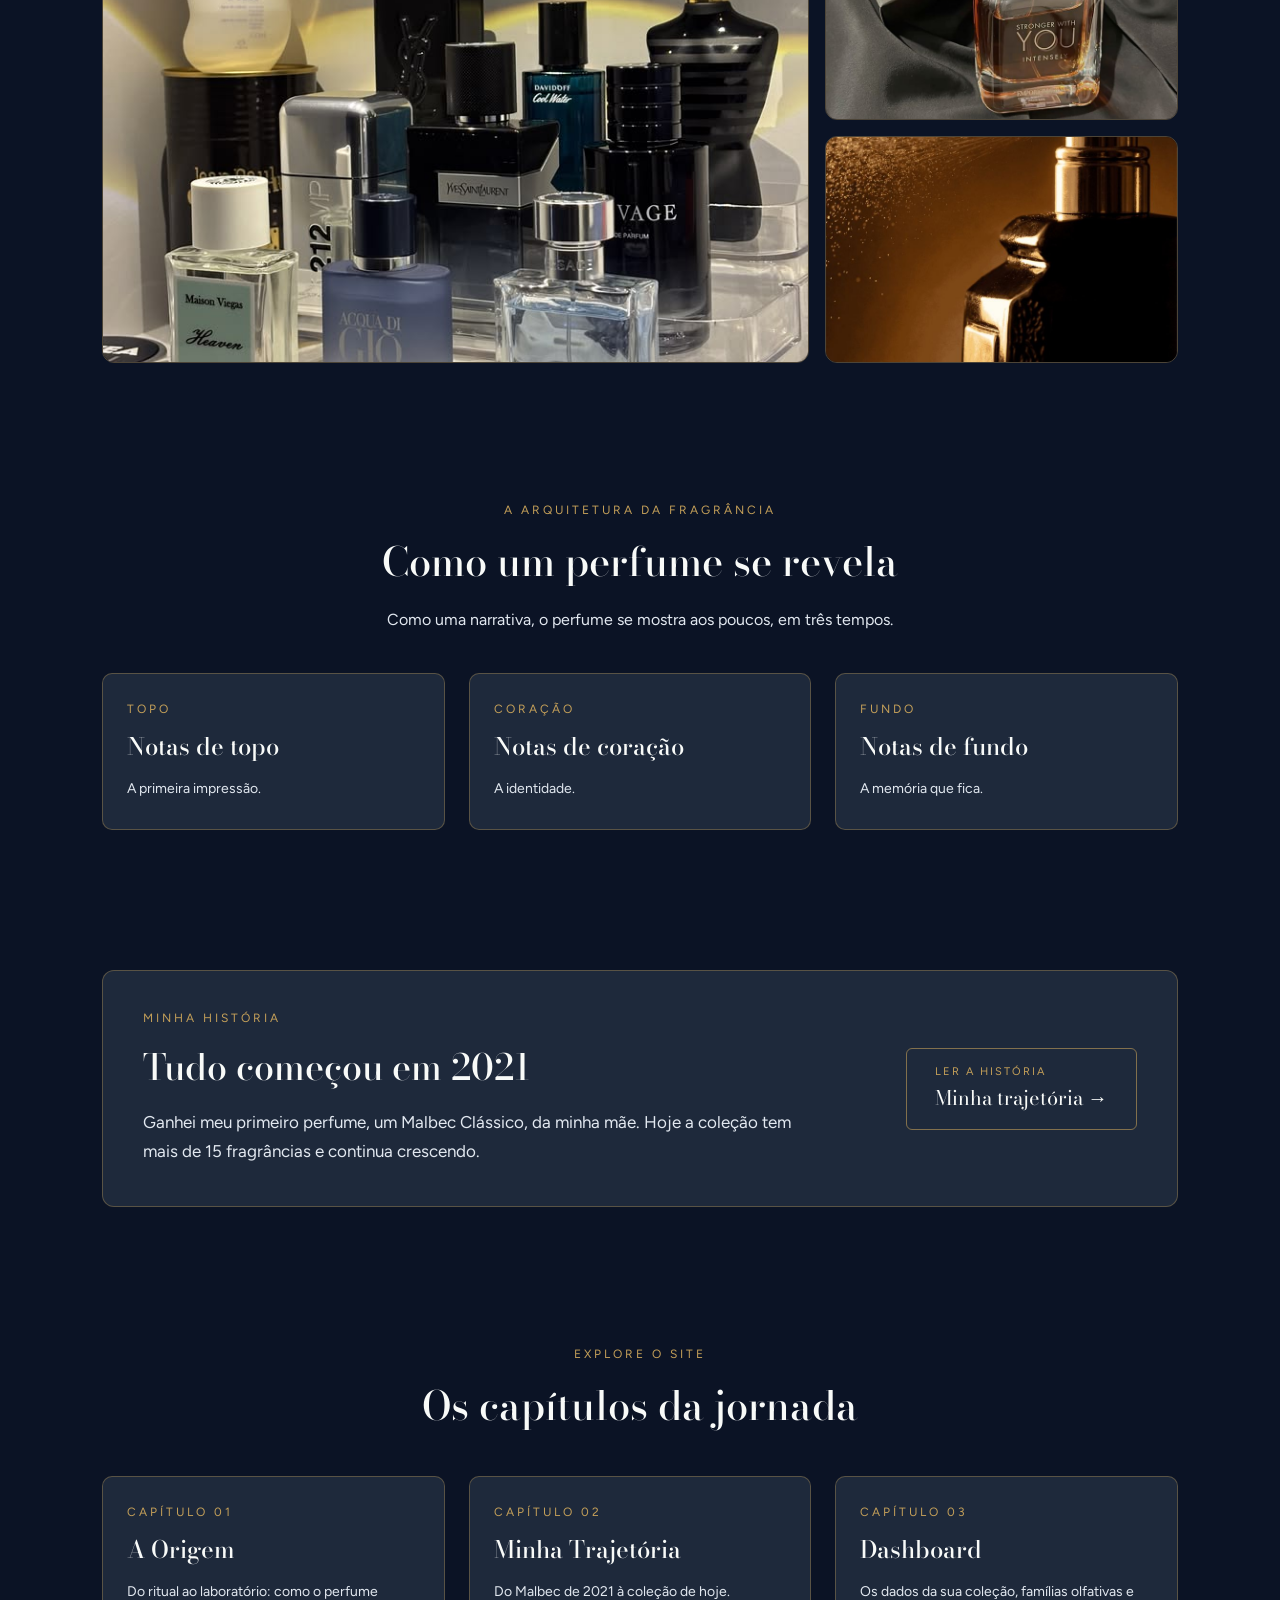
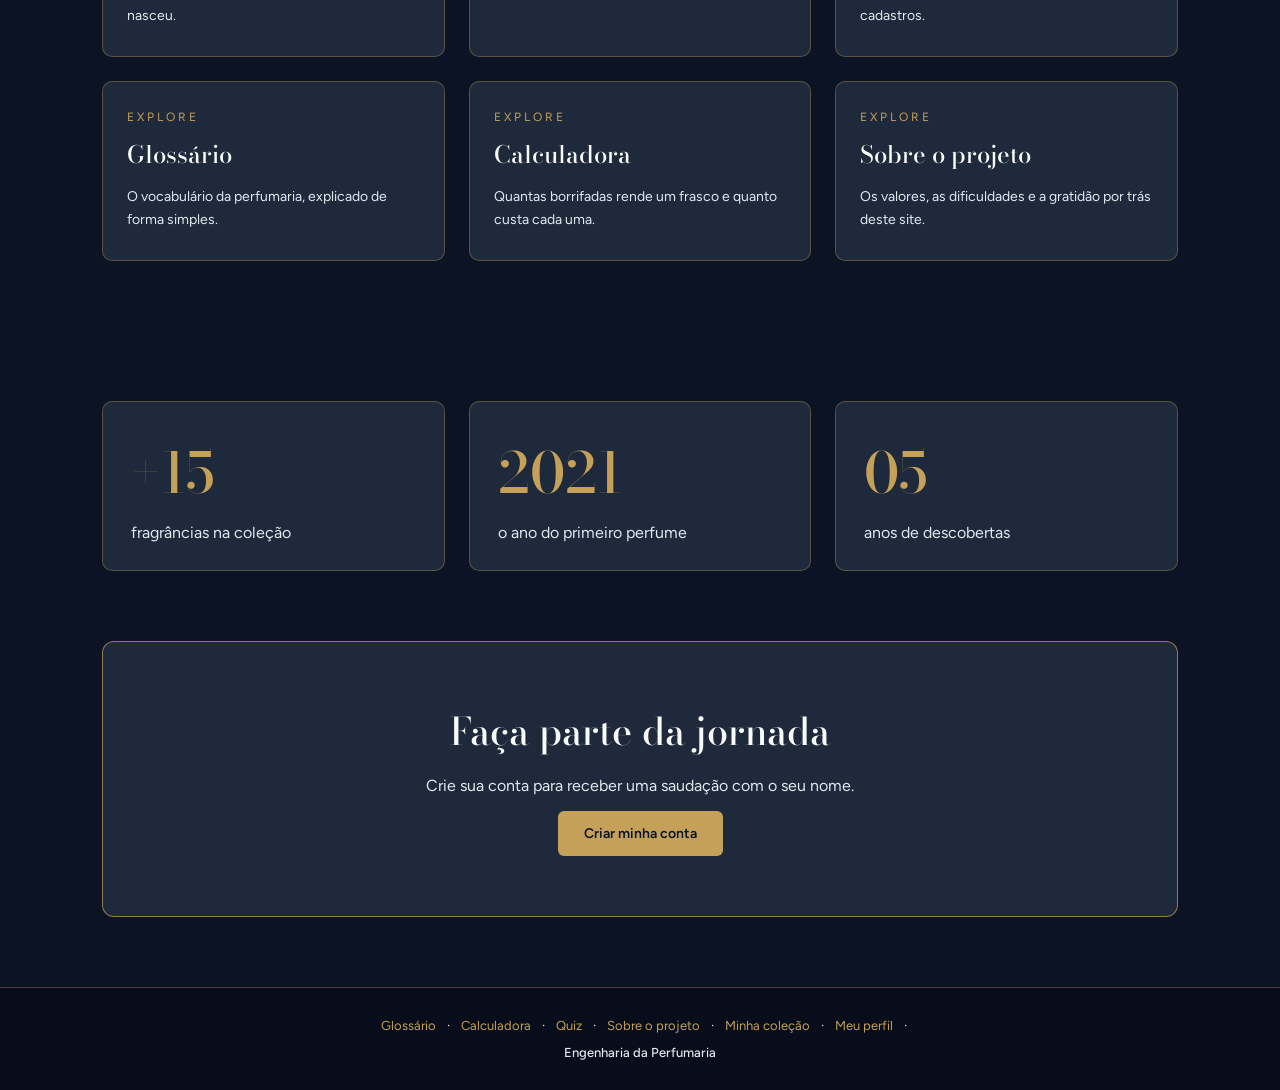
==== commit 21212504: "limpa o codigo e deixa ele mais facil de visualizar" ====
--- a/public/index.html
+++ b/public/index.html
@@ -14,7 +14,7 @@
     <link href="https://fonts.googleapis.com/css2?family=Bodoni+Moda:ital,wght@0,500;1,400&family=Figtree:wght@400;500;600&display=swap" rel="stylesheet">
     <link rel="stylesheet" href="./css/index.css">
     <link rel="stylesheet" href="./css/extras.css">
-    <link rel="icon" type="image/svg+xml" href="logo-selo.svg">
+    <link rel="icon" type="image/svg+xml" href="img/logo-selo.svg">
     <link rel="stylesheet" href="css/transicao.css">
 <script src="js/transicao.js" defer></script>
 </head>
@@ -110,7 +110,7 @@
         <!-- Minha estante (galeria de fotos) -->
     <section class="secao">
       <div class="titulo-secao">
-        <span class="rotulo">Minha estante</span>
+        <span class="rotulo">___</span>
         <h2>Cada frasco, uma lembrança</h2>
       </div>
 
@@ -239,7 +239,6 @@
     </div>
 
     <script>
-    // 1) Números da jornada
     let numeros = [
       { valor: '+15',   sufixo: '', texto: 'fragrâncias na coleção' },
       { valor: '2021', sufixo: '',  texto: 'o ano do primeiro perfume' },
@@ -253,8 +252,6 @@
       </article>
     `).join('');
 
-    // 2) Saudação: se a pessoa estiver logada, troca Login e Cadastro por "Olá, nome" e Sair
-    // [confirmar] o nome da chave que o seu login salva no sessionStorage
     let nomeUsuario = sessionStorage.getItem('NOME_USUARIO');
 
     if (nomeUsuario) {
@@ -288,7 +285,6 @@
 }
     }
 
-    // 3) Total de pessoas cadastradas (vem da API)
     let ROTA_TOTAL_USUARIOS = '/usuarios/total';
 
     if (ROTA_TOTAL_USUARIOS) {
